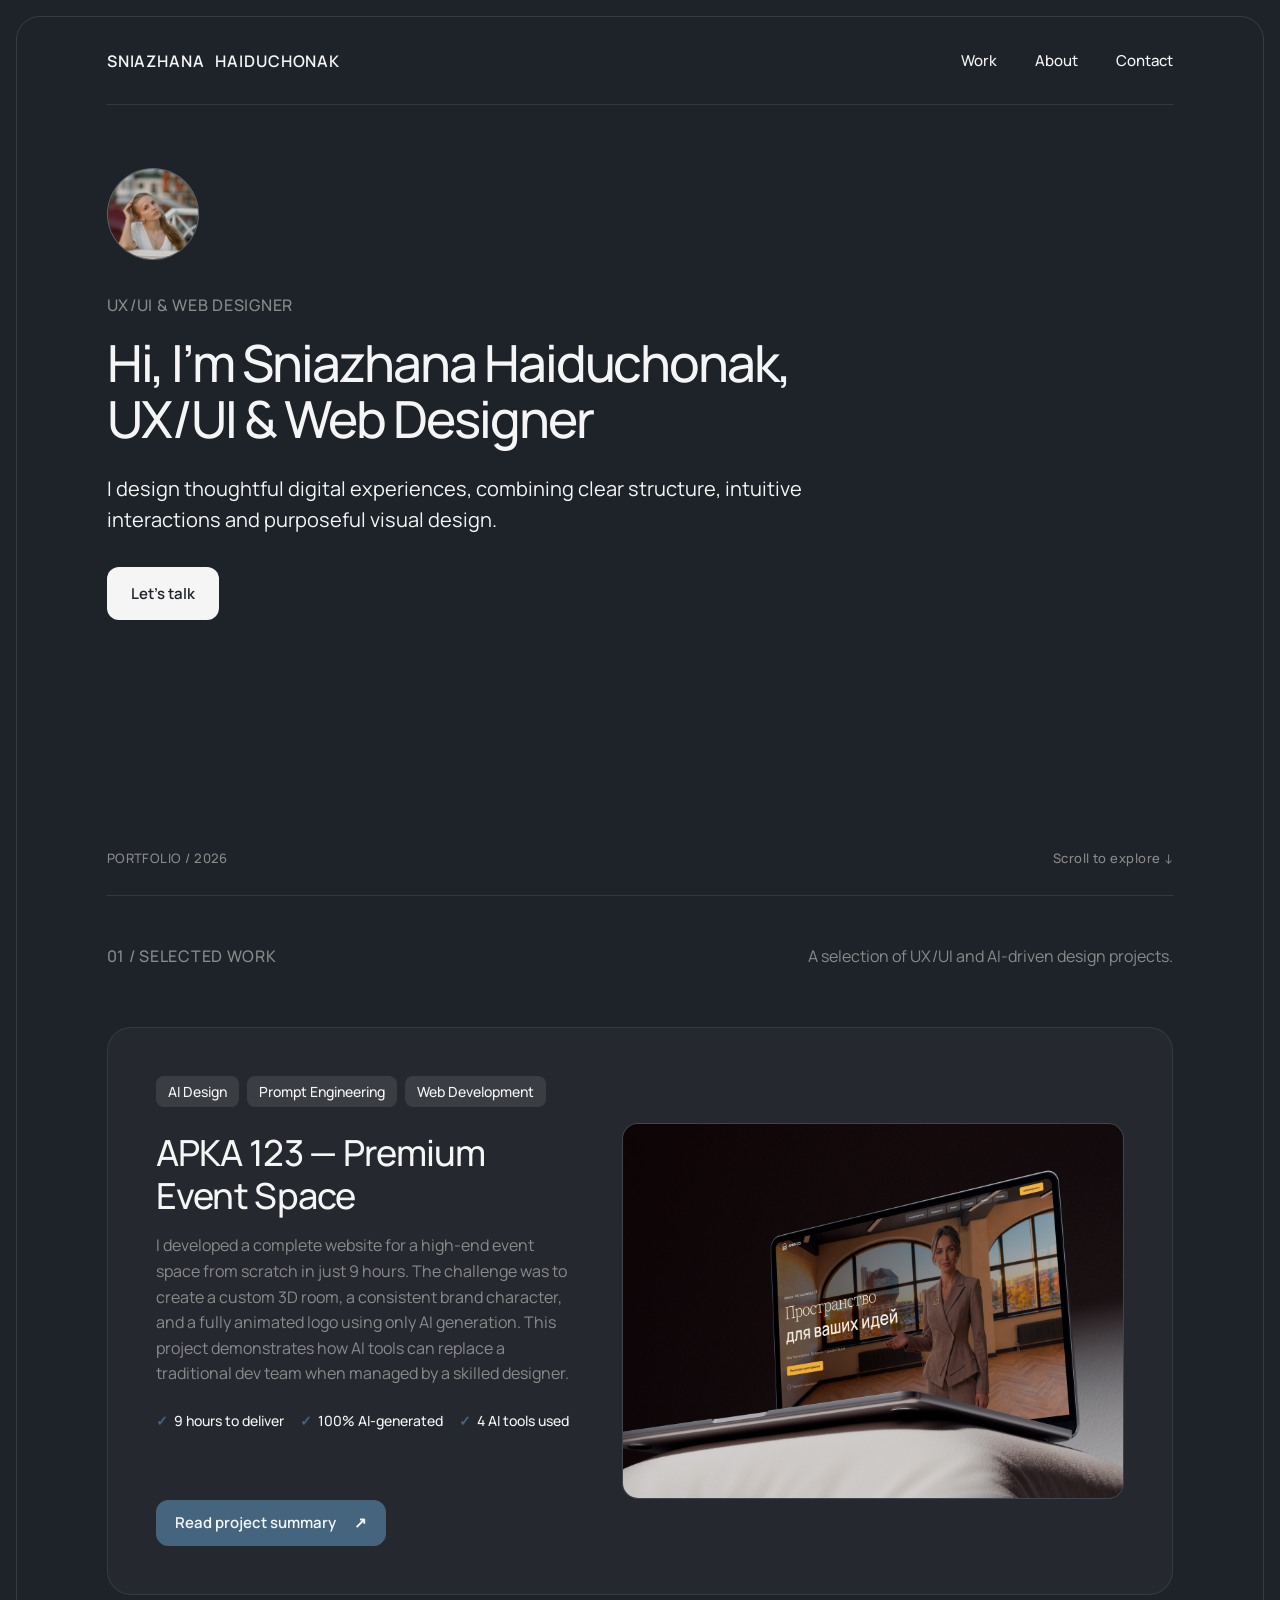
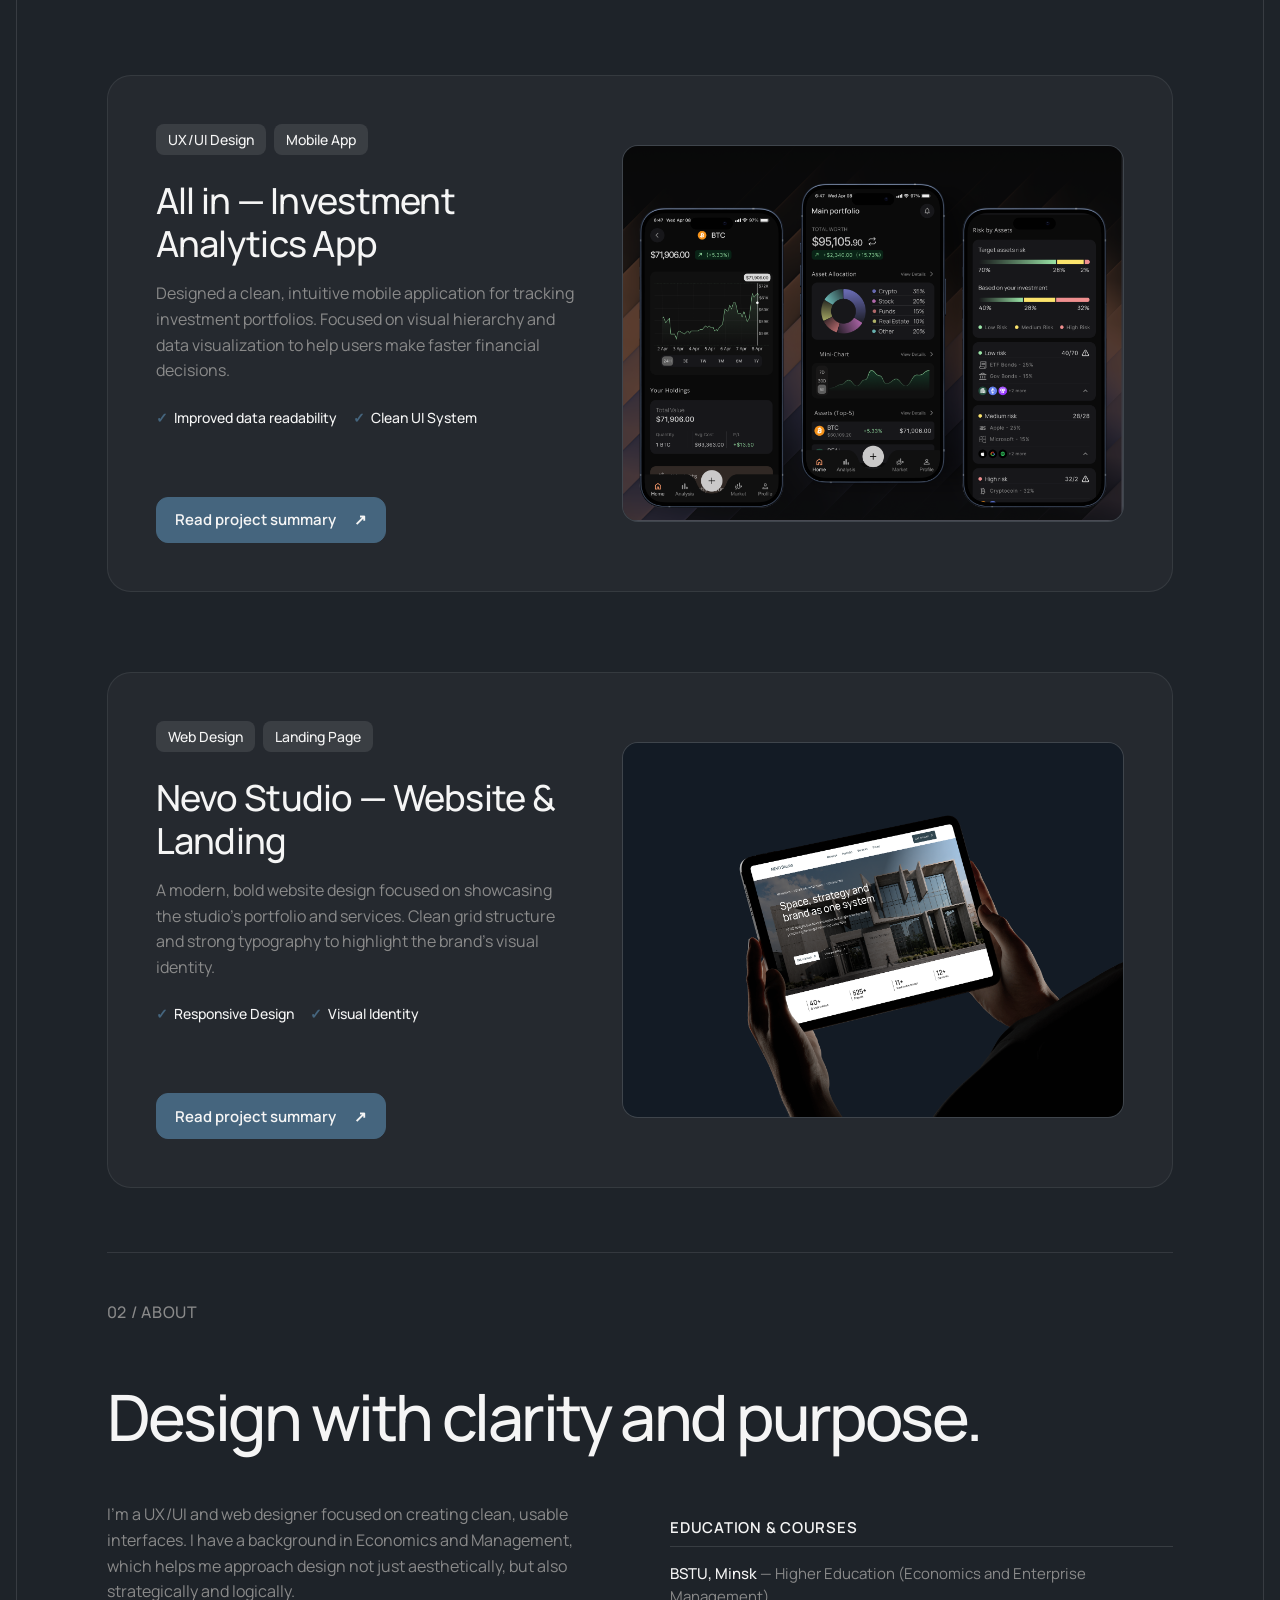
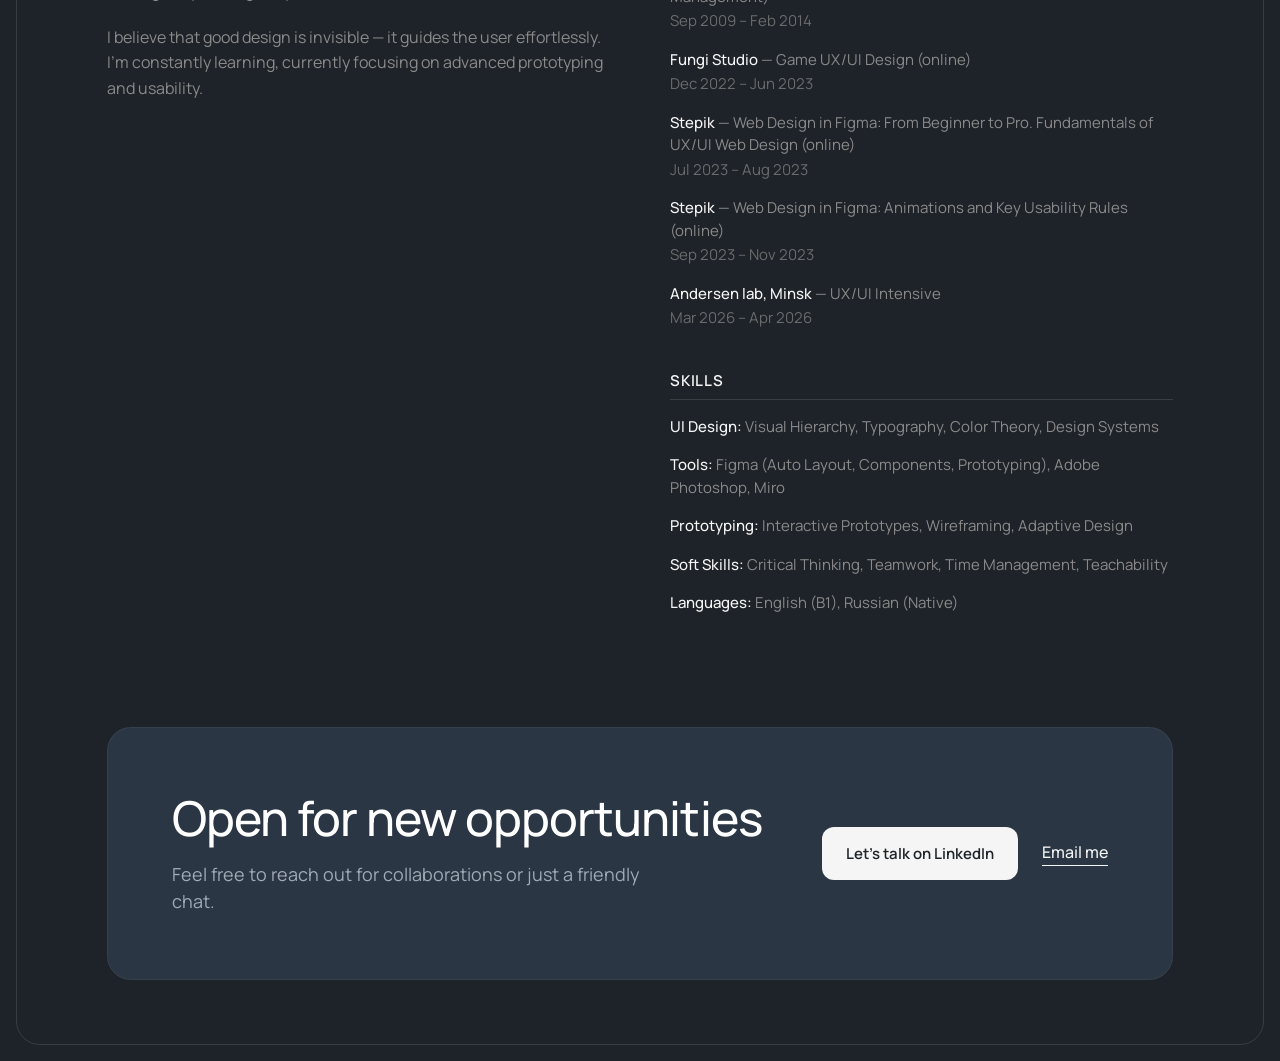
==== index.html @ 8c4a5ec7 "Add scroll button, CTA button" ====
<!doctype html>
<html lang="en">
<head>
  <meta charset="UTF-8">
  <meta name="viewport" content="width=device-width, initial-scale=1.0">
  <meta name="description" content="UX/UI and Web Designer portfolio">
  <title>Sniazhana Haiduchonak — UX/UI & Web Designer</title>
  <link rel="preconnect" href="https://fonts.googleapis.com">
  <link rel="preconnect" href="https://fonts.gstatic.com" crossorigin>
  <link href="https://fonts.googleapis.com/css2?family=Manrope:wght@400;500;600;700&display=swap" rel="stylesheet">
  <link rel="stylesheet" href="style.css">
</head>
<body>
  <div class="site-frame">
    <header class="header">
      <a class="wordmark" href="#home" aria-label="Homepage">SNIAZHANA HAIDUCHONAK</a>
      <nav class="navigation" aria-label="Main navigation">
        <a href="#work">Work</a>
        <a href="#about">About</a>
        <a href="#contact">Contact</a>
      </nav>
    </header>

    <main id="home">
      <!-- HERO -->
      <section class="hero" aria-labelledby="hero-title">
        <img class="portrait" src="images/avatar.jpeg" alt="Sniazhana Haiduchonak">
        <p class="eyebrow">UX/UI &amp; WEB DESIGNER</p>
        <h1 id="hero-title">Hi, I’m Sniazhana Haiduchonak,<br>UX/UI &amp; Web Designer</h1>
        <p class="intro">
          I design thoughtful digital experiences, combining clear structure,
          intuitive interactions and purposeful visual design.
        </p>
        <a class="button-cta" href="https://www.linkedin.com/in/haiduchonok-sniazhana-0785b830b" target="_blank" rel="noopener">
  Let's talk
</a>

        <div class="hero-meta">
          <span>PORTFOLIO / 2026</span>
          <a href="#work">Scroll to explore <span aria-hidden="true">↓</span></a>
        </div>
      </section>

            <!-- WORK SECTION -->
      <section class="section" id="work">
        <div class="section-heading">
          <p class="eyebrow">01 / SELECTED WORK</p>
          <p class="section-note">A selection of UX/UI and AI-driven design projects.</p>
        </div>
        
        <div class="work-grid">
          
          <!-- Кейс 1: АРКА 123 -->
          <article class="project-card-large">
            <div class="project-info">
              <div class="project-tags">
                <span>AI Design</span>
                <span>Prompt Engineering</span>
                <span>Web Development</span>
              </div>
              <h2 class="project-heading">АРКА 123 — Premium Event Space</h2>
              <p class="project-summary">
                I developed a complete website for a high-end event space from scratch in just 9 hours. 
                The challenge was to create a custom 3D room, a consistent brand character, and a fully 
                animated logo using only AI generation. This project demonstrates how AI tools can replace 
                a traditional dev team when managed by a skilled designer.
              </p>
              <div class="project-metrics">
                <span>9 hours to deliver</span>
                <span>100% AI-generated</span>
                <span>4 AI tools used</span>
              </div>
              <a class="button" href="arka-case.html">
                Read project summary <span aria-hidden="true">↗</span>
              </a>
            </div>
            <div class="project-visual">
              <img src="images/project-arka.png" alt="АРКА 123 Website Preview">
            </div>
          </article>

          <!-- Кейс 2: All in -->
          <article class="project-card-large">
            <div class="project-info">
              <div class="project-tags">
                <span>UX/UI Design</span>
                <span>Mobile App</span>
              </div>
              <h2 class="project-heading">All in — Investment Analytics App</h2>
              <p class="project-summary">
                Designed a clean, intuitive mobile application for tracking investment portfolios. 
                Focused on visual hierarchy and data visualization to help users make faster financial decisions.
              </p>
              <div class="project-metrics">
                <span>Improved data readability</span>
                <span>Clean UI System</span>
              </div>
              <a class="button" href="allin-case.html">
                Read project summary <span aria-hidden="true">↗</span>
              </a>
            </div>
            <div class="project-visual">
              <img src="images/project-1.png" alt="All in App Preview">
            </div>
          </article>

          <!-- Кейс 3: Nevo Studio -->
          <article class="project-card-large">
            <div class="project-info">
              <div class="project-tags">
                <span>Web Design</span>
                <span>Landing Page</span>
              </div>
              <h2 class="project-heading">Nevo Studio — Website & Landing</h2>
              <p class="project-summary">
                A modern, bold website design focused on showcasing the studio's portfolio and services. 
                Clean grid structure and strong typography to highlight the brand's visual identity.
              </p>
              <div class="project-metrics">
                <span>Responsive Design</span>
                <span>Visual Identity</span>
              </div>
              <a class="button" href="#">
                Read project summary <span aria-hidden="true">↗</span>
              </a>
            </div>
            <div class="project-visual">
              <img src="images/project-2.png" alt="Nevo Studio Preview">
            </div>
          </article>

        </div>
      </section>

      <!-- ABOUT -->
      <section class="section" id="about">
        <div class="section-heading">
          <p class="eyebrow">02 / ABOUT</p>
        </div>
        
        <h2>Design with clarity and purpose.</h2>
        
        <div class="about-grid">
          <!-- Левая колонка -->
          <div class="about-text">
            <p class="section-note">
              I’m a UX/UI and web designer focused on creating clean, usable interfaces. 
              I have a background in Economics and Management, which helps me approach design 
              not just aesthetically, but also strategically and logically.
            </p>
            <p class="section-note">
              I believe that good design is invisible — it guides the user effortlessly. 
              I’m constantly learning, currently focusing on advanced prototyping and usability.
            </p>
          </div>

          <!-- Правая колонка -->
          <div class="about-details">
            <div class="detail-group">
              <h3 class="detail-title">EDUCATION & COURSES</h3>
              <ul class="detail-list">
                <li>
                  <strong>BSTU, Minsk</strong> — Higher Education (Economics and Enterprise Management)<br>
                  <span class="date">Sep 2009 – Feb 2014</span>
                </li>
                <li>
                  <strong>Fungi Studio</strong> — Game UX/UI Design (online)<br>
                  <span class="date">Dec 2022 – Jun 2023</span>
                </li>
                <li>
                  <strong>Stepik</strong> — Web Design in Figma: From Beginner to Pro. Fundamentals of UX/UI Web Design (online)<br>
                  <span class="date">Jul 2023 – Aug 2023</span>
                </li>
                <li>
                  <strong>Stepik</strong> — Web Design in Figma: Animations and Key Usability Rules (online)<br>
                  <span class="date">Sep 2023 – Nov 2023</span>
                </li>
                <li>
                  <strong>Andersen lab, Minsk</strong> — UX/UI Intensive<br>
                  <span class="date">Mar 2026 – Apr 2026</span>
                </li>
              </ul>
            </div>

            <div class="detail-group">
              <h3 class="detail-title">SKILLS</h3>
              <ul class="detail-list">
                <li><strong>UI Design:</strong> Visual Hierarchy, Typography, Color Theory, Design Systems</li>
                <li><strong>Tools:</strong> Figma (Auto Layout, Components, Prototyping), Adobe Photoshop, Miro</li>
                <li><strong>Prototyping:</strong> Interactive Prototypes, Wireframing, Adaptive Design</li>
                <li><strong>Soft Skills:</strong> Critical Thinking, Teamwork, Time Management, Teachability</li>
                <li><strong>Languages:</strong> English (B1), Russian (Native)</li>
              </ul>
            </div>
          </div>
        </div>
      </section>

            <!-- CONTACT -->
      <section class="section" id="contact" style="border-top: none; padding-bottom: 32px;">
        <!-- Блок с контактами (CTA) -->
        <div class="cta-block">
          <div class="cta-content">
            <h2>Open for new opportunities</h2>
            <p>Feel free to reach out for collaborations or just a friendly chat.</p>
          </div>
          <div class="cta-actions">
            <!-- Ссылку на LinkedIn не забудьте поменять на свою -->
            <a class="button-cta" href="www.linkedin.com/in/haiduchonok-sniazhana-0785b830b" target="_blank" rel="noopener">
              Let's talk on LinkedIn 
            </a>
            <a class="cta-link" href="mailto:snegennika@gmail.com">
              Email me 
            </a>
          </div>
        </div>
      </section>
    </main>
  </div>

    </main>
  </div>
   
    <!-- Кнопка Наверх -->
  <button id="scrollToTopBtn" class="scroll-to-top" aria-label="Scroll to top">
    <svg width="24" height="24" viewBox="0 0 24 24" fill="none" stroke="currentColor" stroke-width="2" stroke-linecap="round" stroke-linejoin="round">
      <path d="M12 19V5M5 12l7-7 7 7"/>
    </svg>
  </button>

  <script>
    const scrollToTopBtn = document.getElementById("scrollToTopBtn");

    // Отслеживаем прокрутку страницы
    window.onscroll = function() {
      // Если прокрутили больше 300 пикселей вниз
      if (document.body.scrollTop > 300 || document.documentElement.scrollTop > 300) {
        scrollToTopBtn.classList.add("show"); // Показываем кнопку
      } else {
        scrollToTopBtn.classList.remove("show"); // Скрываем кнопку
      }
    };

    // При клике на кнопку
    scrollToTopBtn.addEventListener("click", function() {
      window.scrollTo({
        top: 0,
        behavior: "smooth" // Плавная прокрутка
      });
    });
  </script>
</body>
</html>
---- style.css ----
@import url('https://fonts.googleapis.com/css2?family=Manrope:wght@400;500;600;700&display=swap');

:root {
  --background: #1E2329;
  --primary: #F5F5F5;
  --secondary: #8A8A8A;
  --accent: #45657E;
  --gutter: clamp(24px, 7vw, 100px);
}

* { box-sizing: border-box; }

html { scroll-behavior: smooth; }

body {
  margin: 0;
  background: var(--background);
  color: var(--primary);
  font-family: 'Manrope', sans-serif;
  -webkit-font-smoothing: antialiased;
}

a { color: inherit; text-decoration: none; }

.site-frame {
  width: min(100% - 32px, 1440px);
  min-height: calc(100vh - 32px);
  margin: 16px auto;
  padding: 0 var(--gutter);
  border: 1px solid rgb(245 245 245 / 12%);
  border-radius: 24px;
}

.header {
  min-height: 88px;
  display: flex;
  align-items: center;
  justify-content: space-between;
  gap: 24px;
  border-bottom: 1px solid rgb(245 245 245 / 10%);
}

.wordmark {
  font-size: 16px;
  font-weight: 600;
  letter-spacing: 0.06em;
  word-spacing: 0.35em;
}

.navigation {
  display: flex;
  align-items: center;
  gap: clamp(22px, 3vw, 42px);
}

.navigation a {
  font-size: 15px;
  font-weight: 500;
  transition: color .2s ease;
}

.navigation a:hover,
.hero-meta a:hover { color: var(--accent); }

.hero {
  min-height: min(790px, calc(100svh - 105px));
  padding: clamp(52px, 7vh, 78px) 0 28px;
  display: flex;
  flex-direction: column;
  align-items: flex-start;
}

.portrait {
  width: 92px;
  aspect-ratio: 1;
  margin-bottom: 34px;
  object-fit: cover;
  border-radius: 50%;
  border: 1px solid rgb(245 245 245 / 24%);
  background: rgb(245 245 245 / 10%);
}

.eyebrow {
  margin: 0 0 18px;
  color: var(--secondary);
  font-size: 16px;
  font-weight: 500;
  letter-spacing: .045em;
}

h1 {
  max-width: 1000px;
  margin: 0;
  font-size: clamp(40px, 4vw, 56px);
  font-weight: 500;
  line-height: 1.1;
  letter-spacing: -.04em;
}

.intro {
  max-width: 760px;
  margin: 26px 0 0;
  color: var(--primary);
  font-size: 20px;
  line-height: 1.55;
  font-weight: 400;
}

.button {
  min-height: 46px;
  margin-top: 38px;
  padding: 0 18px;
  display: inline-flex;
  align-items: center;
  gap: 18px;
  border: 1px solid var(--accent);
  border-radius: 12px;
  background: var(--accent);
  font-size: 15px;
  font-weight: 600;
  transition: transform .2s ease, background .2s ease;
}

.button:hover {
  background: #52748E; /* Более светлый оттенок синего (был #52748E) */
  border-color: #52748E;
  transform: translateY(-2px); /* Легкий подскок вверх */
}

.hero-meta {
  width: 100%;
  margin-top: auto;
  padding-top: 54px;
  display: flex;
  justify-content: space-between;
  gap: 20px;
  color: var(--secondary);
  font-size: 13px;
  font-weight: 500;
  letter-spacing: .035em;
}

.hero-meta a { transition: color .2s ease; }

.section {
  min-height: 260px;
  padding: 48px 0 64px;
  border-top: 1px solid rgb(245 245 245 / 10%);
}

.section-heading {
  display: flex;
  justify-content: space-between;
  align-items: baseline;
  gap: 24px;
}

.section-note {
  margin: 0;
  color: var(--secondary);
  font-size: 16px;
  line-height: 1.6;
}

/* =========================================
   НОВЫЙ ФОРМАТ КЕЙСОВ (КАК У ANTON NEVIN)
   ========================================= */

.work-grid {
  margin-top: 42px;
  display: flex;
  flex-direction: column;
  gap: 80px;
}

.project-card-large {
  display: grid;
  grid-template-columns: 1fr 1.2fr;
  gap: 48px;
  align-items: center;
  background: rgb(245 245 245 / 3%);
  border-radius: 24px;
  padding: 48px;
  border: 1px solid rgb(245 245 245 / 8%);
  transition: border-color .3s ease;
}

.project-card-large:hover {
  border-color: rgb(245 245 245 / 20%);
}

.project-info {
  display: flex;
  flex-direction: column;
  align-items: flex-start;
}

.project-tags {
  display: flex;
  flex-wrap: wrap;
  gap: 8px;
  margin-bottom: 24px;
}

.project-tags span {
  font-size: 14px;
  font-weight: 500;
  padding: 6px 12px;
  background: rgb(245 245 245 / 10%);
  border-radius: 8px;
  color: var(--primary);
}

.project-heading {
  margin: 0 0 16px;
  font-size: clamp(24px, 3vw, 36px);
  font-weight: 500;
  line-height: 1.2;
  letter-spacing: -.02em;
  color: var(--primary);
}

.project-summary {
  margin: 0 0 24px;
  color: var(--secondary);
  font-size: 16px;
  line-height: 1.6;
}

.project-metrics {
  display: flex;
  flex-wrap: wrap;
  gap: 16px;
  margin-bottom: 32px;
}

.project-metrics span {
  font-size: 14px;
  font-weight: 500;
  color: var(--primary);
  display: flex;
  align-items: center;
  gap: 6px;
}

.project-metrics span::before {
  content: '✓';
  color: var(--accent);
  font-weight: 700;
}

.project-visual {
  width: 100%;
  border-radius: 16px;
  overflow: hidden;
  background: #2A3139;
  aspect-ratio: 4 / 3;
  border: 1px solid rgb(245 245 245 / 10%);
}

.project-visual img {
  width: 100%;
  height: 100%;
  object-fit: cover;
  display: block;
  transition: transform 0.5s ease;
}

.project-card-large:hover .project-visual img {
  transform: scale(1.03);
}

/* =========================================
   СЕКЦИЯ ABOUT
   ========================================= */

.about-grid {
  display: grid;
  grid-template-columns: 1fr 1fr;
  gap: 60px;
  margin-top: 42px;
  width: 100%;
}

.about-text, 
.about-details {
  min-width: 0;
}

.about-text p {
  margin-bottom: 20px;
}

.about-text p:last-child {
  margin-bottom: 0;
}

.detail-group {
  margin-bottom: 40px;
}

.detail-group:last-child {
  margin-bottom: 0;
}

.detail-title {
  font-size: 15px;
  font-weight: 600;
  letter-spacing: 0.05em;
  color: var(--primary);
  margin-bottom: 16px;
  text-transform: uppercase;
  border-bottom: 1px solid rgb(245 245 245 / 12%);
  padding-bottom: 8px;
}

.detail-list {
  list-style: none;
  padding: 0;
  margin: 0;
  display: flex;
  flex-direction: column;
  gap: 16px;
}

.detail-list li {
  font-size: 15px;
  line-height: 1.5;
  color: var(--secondary);
  overflow-wrap: break-word; 
  word-wrap: break-word;
}

.detail-list strong {
  color: var(--primary);
  font-weight: 500;
}

.detail-list .date {
  font-size: 15px;
  opacity: 0.7;
  margin-top: 2px;
  display: inline-block;
}

h2 {
  margin: 32px 0 14px;
  font-size: clamp(36px, 5vw, 64px);
  font-weight: 500;
  letter-spacing: -.04em;
}

/* =========================================
   МЕДИА-ЗАПРОСЫ
   ========================================= */

@media (max-width: 900px) {
  .project-card-large {
    grid-template-columns: 1fr;
    padding: 32px;
    gap: 32px;
  }
}

@media (max-width: 800px) {
  .about-grid {
    grid-template-columns: 1fr;
    gap: 40px;
  }
}

@media (max-width: 700px) {
  .site-frame {
    width: calc(100% - 20px);
    min-height: calc(100svh - 20px);
    margin: 10px auto;
    padding: 0 22px;
    border-radius: 18px;
  }

  .header { min-height: 74px; }
  .navigation { gap: 15px; }
  .navigation a { font-size: 14px; }
  .hero { min-height: calc(100svh - 94px); padding-top: 48px; }
  .portrait { width: 76px; margin-bottom: 28px; }
  .eyebrow { font-size: 13px; }
  h1 { font-size: clamp(36px, 8.8vw, 50px); }
  .intro { margin-top: 20px; font-size: 17px; }
  .hero-meta { font-size: 11px; }
  .section-heading { display: block; }
  .section-note { font-size: 14px; }
}

@media (max-width: 390px) {
  .wordmark { font-size: 13px; }
  .navigation { gap: 11px; }
  .navigation a { font-size: 13px; }
  .hero-meta { flex-direction: column; }
}
/* =========================================
   КНОПКА СКРОЛЛА НАВЕРХ
   ========================================= */
.scroll-to-top {
  position: fixed;
  bottom: 40px;
  right: 40px;
  width: 50px;
  height: 50px;
  background: var(--accent); /* Ваш синий цвет */
  color: var(--primary); /* Белая стрелка */
  border: none;
  border-radius: 50%;
  display: flex;
  align-items: center;
  justify-content: center;
  cursor: pointer;
  z-index: 999;
  
  /* Изначально кнопка скрыта и сдвинута вниз */
  opacity: 0;
  visibility: hidden;
  transform: translateY(20px);
  transition: all 0.3s ease;
  
  box-shadow: 0 4px 12px rgba(0, 0, 0, 0.3);
}

/* Класс, который будет добавляться при скролле */
.scroll-to-top.show {
  opacity: 1;
  visibility: visible;
  transform: translateY(0);
}

.scroll-to-top:hover {
  background: #52748E; /* Чуть светлее при наведении */
  transform: translateY(-4px); /* Легкий подскок */
}

/* На мобильных телефонах делаем кнопку чуть меньше и ближе к краю */
@media (max-width: 700px) {
  .scroll-to-top {
    bottom: 20px;
    right: 20px;
    width: 44px;
    height: 44px;
  }
}
/* =========================================
   БЛОК КОНТАКТОВ (CTA)
   ========================================= */
.cta-block {
  background-color: #2A3644; /* Ваш выбранный темно-синий цвет */
  border-radius: 24px;
  padding: 64px;
  display: flex;
  justify-content: space-between;
  align-items: center;
  gap: 40px;
  margin-bottom: 32px;
  border: 1px solid rgba(245, 245, 245, 0.05); /* Еле заметная рамка для объема */
}

.cta-content h2 {
  color: #FFFFFF;
  margin-top: 0;
  margin-bottom: 16px;
  font-size: clamp(32px, 4vw, 48px);
  line-height: 1.1;
  letter-spacing: -.02em;
}

.cta-content p {
  color: #A0AAB5; /* Светло-серый, чтобы текст не сливался */
  font-size: 18px;
  margin: 0;
  max-width: 500px;
  line-height: 1.5;
}

.cta-actions {
  display: flex;
  gap: 24px;
  flex-shrink: 0;
  align-items: center; /* <--- Вот это выравнивает кнопку и ссылку по центру */
}

/* Белые кнопки с синим текстом */
.button-cta {
  display: inline-flex;
  align-items: center;
  gap: 12px;
  padding: 16px 24px;
  background: #F5F5F5; /* Белый фон */
  color: #1E2329; /* Ваш синий акцент для текста */
  border: none;
  border-radius: 12px;
  font-size: 15px;
  font-weight: 600;
  text-decoration: none;
  transition: transform 0.2s ease, background 0.2s ease;

  margin-top: 32px; /* <--- ДОБАВИТЬ ЭТУ СТРОКУ для отступа от текста */
}

.button-cta:hover {
  background: #E0E0E0; /* Чуть темнее белого, чтобы было видно наведение */
  transform: translateY(-2px); /* Легкий подскок вверх */
}

/* Адаптив для мобильных (чтобы блок не ломался) */
@media (max-width: 900px) {
  .cta-block {
    flex-direction: column;
    align-items: flex-start;
    padding: 40px;
    gap: 32px;
  }
  .cta-actions {
  display: flex;
  gap: 24px;
  flex-shrink: 0;
  align-items: center; /* <--- Вот это выравнивает кнопку и ссылку по центру */
}
  .button-cta {
    width: 100%;
    justify-content: center;
  }
}
/* Ссылка Email */
.cta-link {
  display: inline-flex;
  align-items: center;
  color: #F5F5F5; 
  font-size: 16px;
  font-weight: 500;
  text-decoration: none;
  border-bottom: 1px solid #F5F5F5; 
  padding-bottom: 2px;
  margin-top: 0; /* Убираем лишний сдвиг */
  transition: color 0.2s ease, border-color 0.2s ease;
}

.cta-link:hover {
  color: #A0AAB5; /* Светло-серый цвет текста */
  border-color: #A0AAB5; /* Светло-серая линия подчеркивания */
}
/* Выравниваем кнопки в блоке контактов по центру */
.cta-actions {
  display: flex;
  gap: 24px;
  align-items: center;
}

/* Переопределяем отступ для кнопки ТОЛЬКО внутри блока контактов */
.cta-block .button-cta {
  margin-top: 0; /* Убираем прилипание в контактах */
}

/* Переопределяем отступ для ссылки ТОЛЬКО внутри блока контактов */
.cta-block .cta-link {
  margin-top: 0;
}
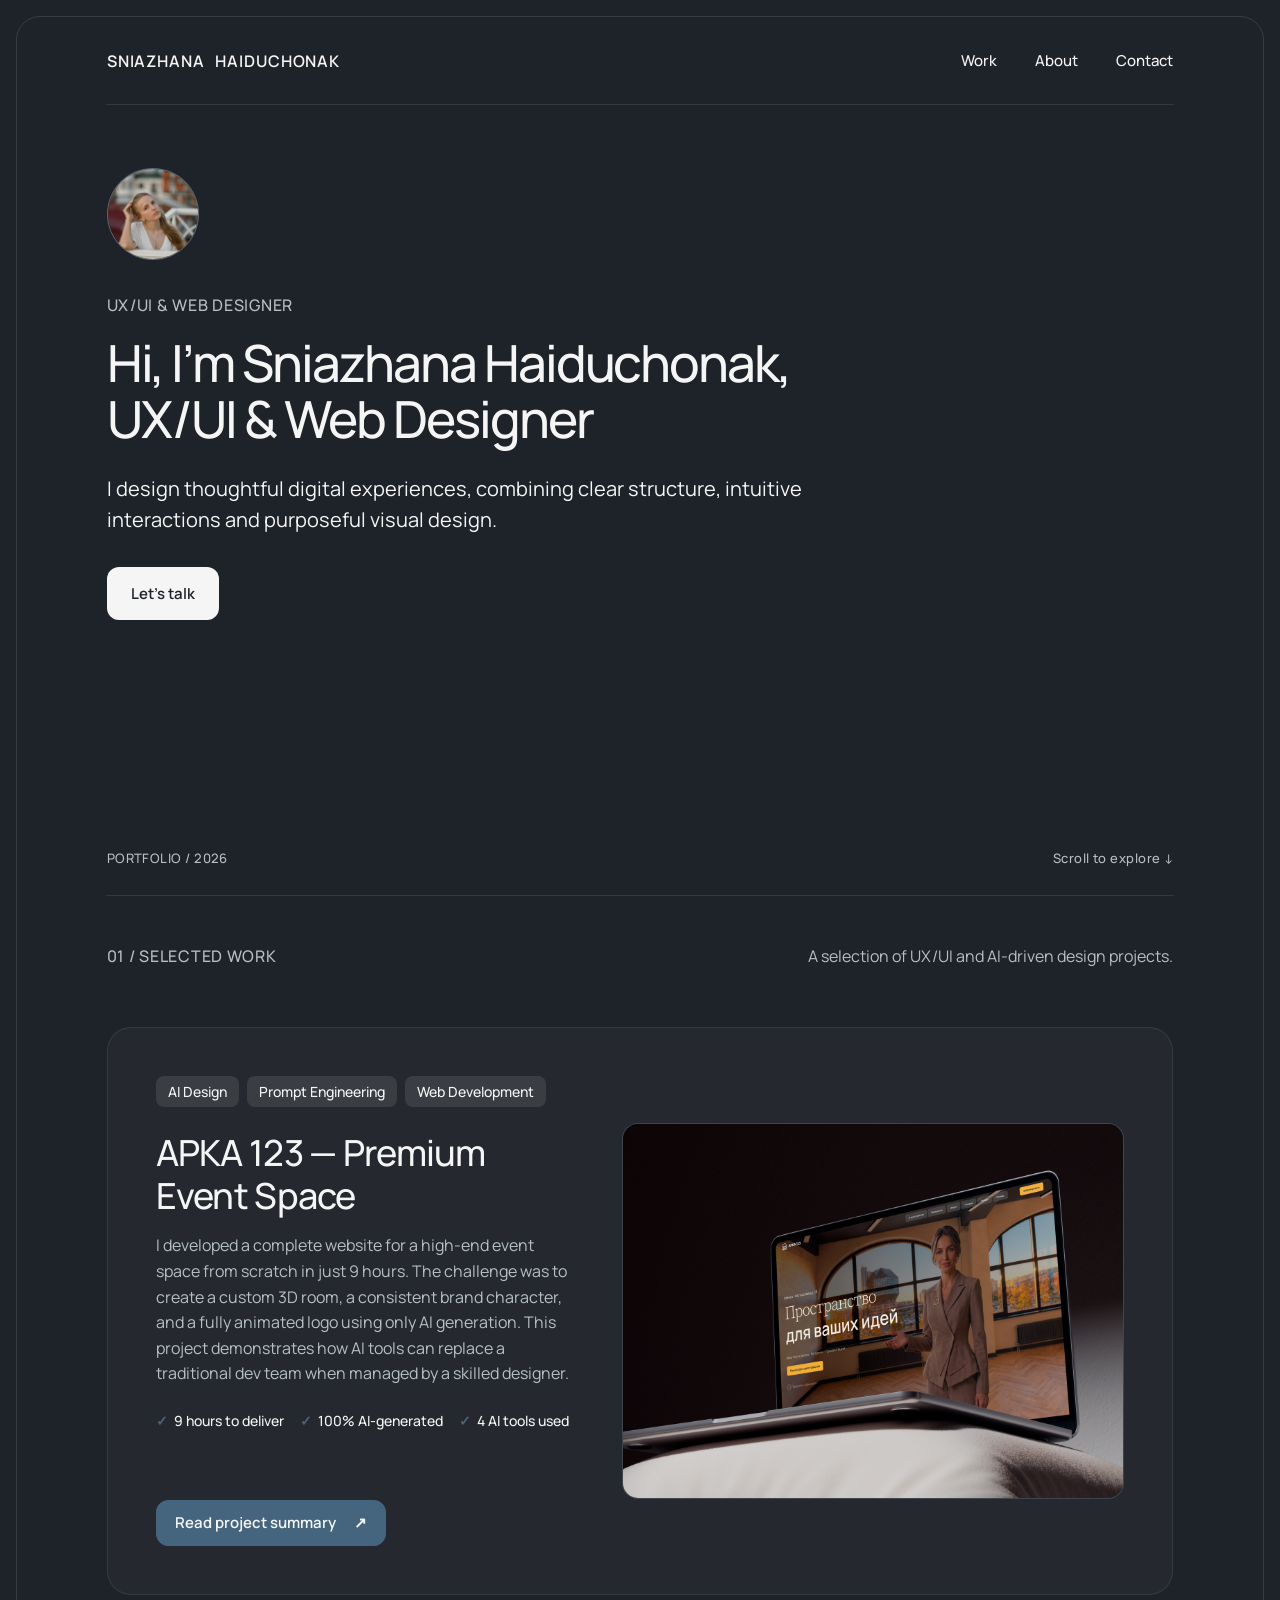
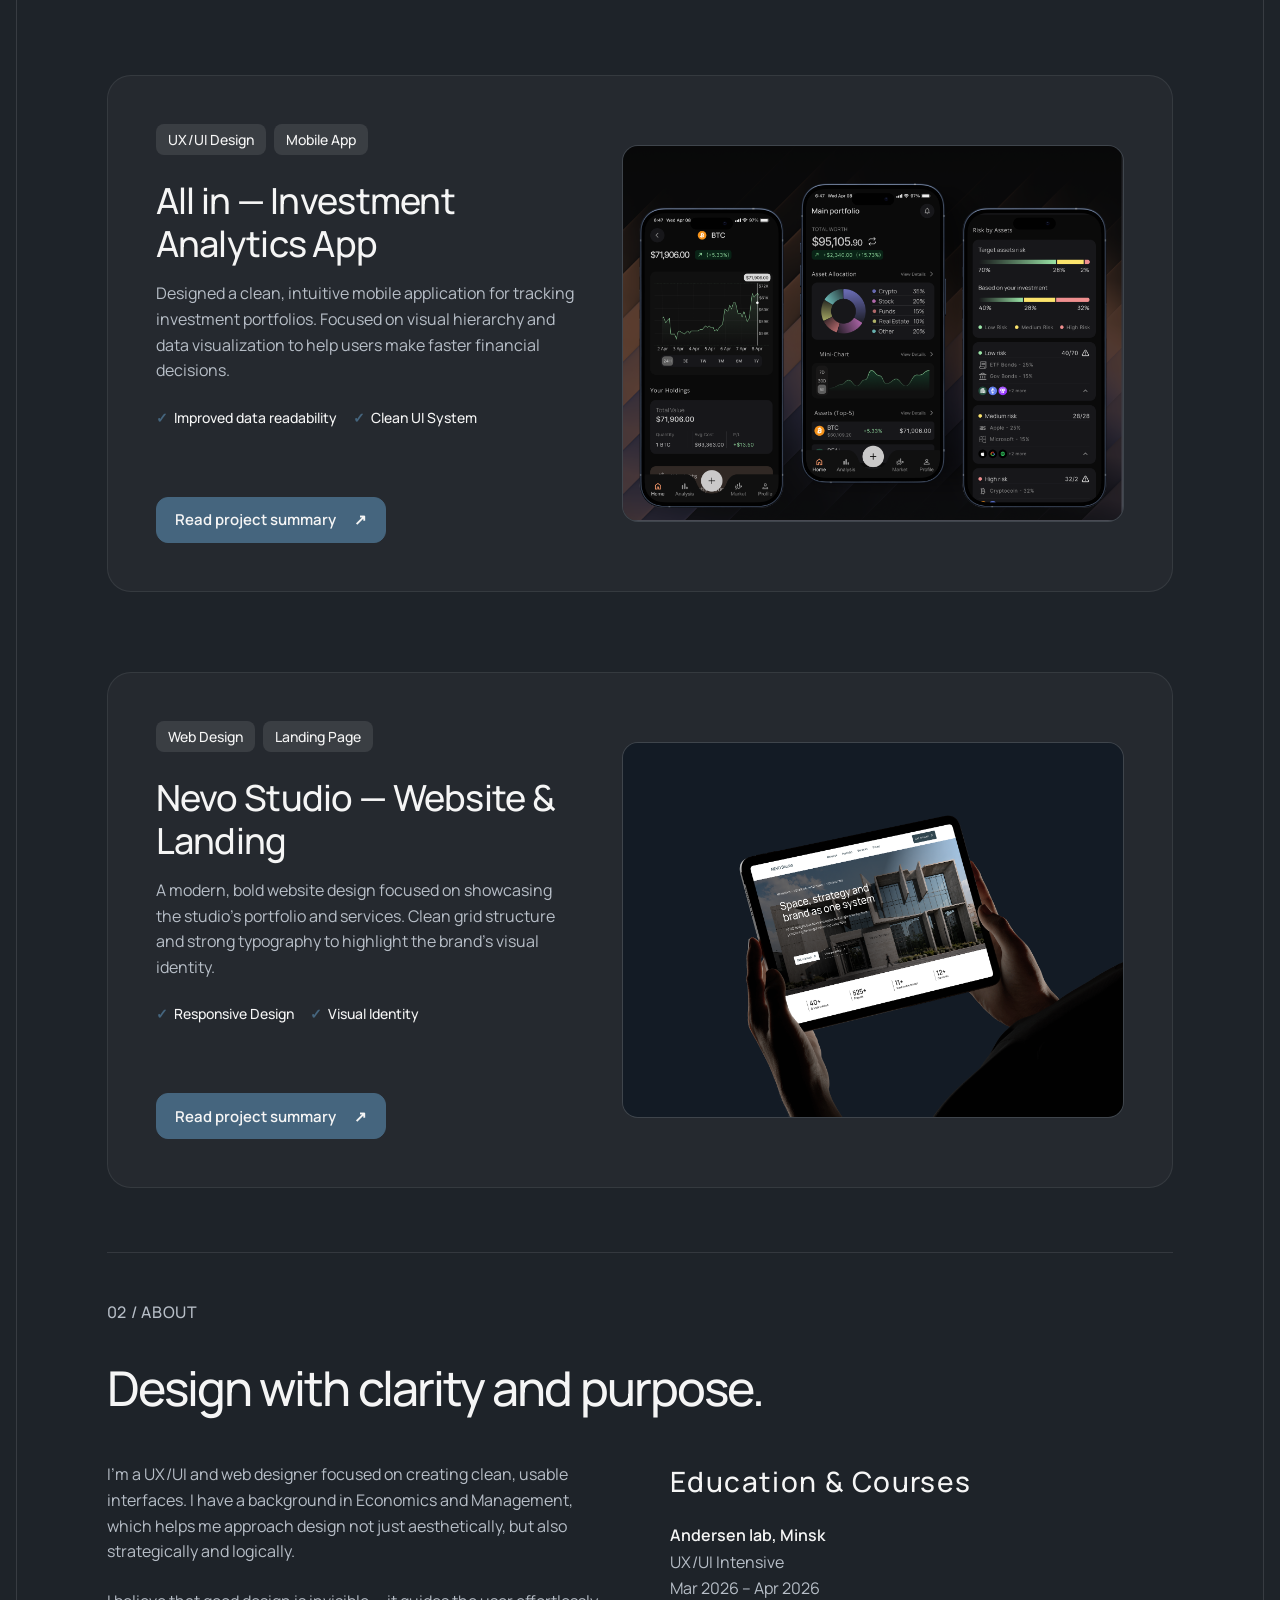
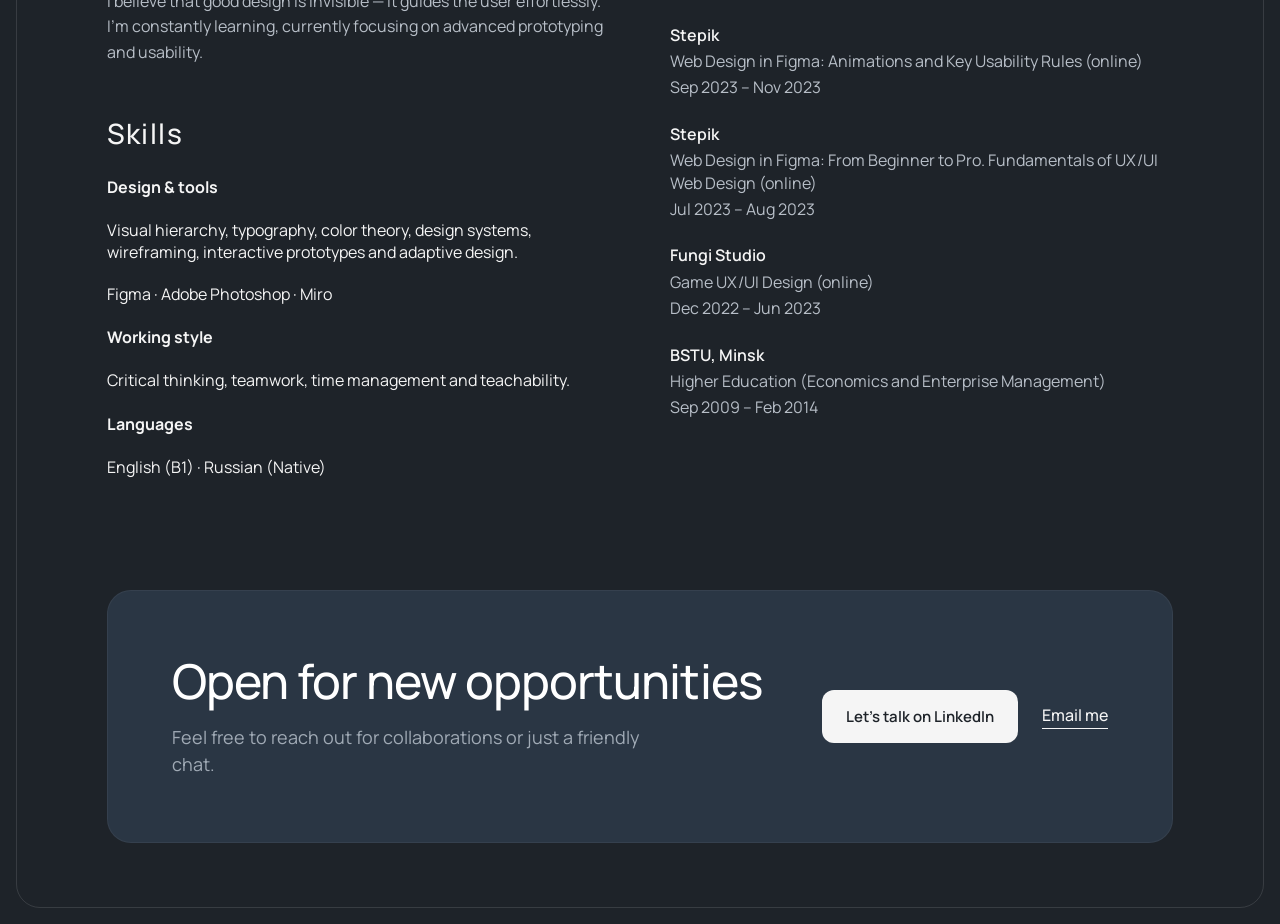
==== commit c1df0549: "Update block  02-Abut" ====
--- a/index.html
+++ b/index.html
@@ -133,64 +133,76 @@
       </section>
 
       <!-- ABOUT -->
-      <section class="section" id="about">
-        <div class="section-heading">
-          <p class="eyebrow">02 / ABOUT</p>
-        </div>
-        
+         <section class="section" id="about">
+        <p class="eyebrow">02 / ABOUT</p>
         <h2>Design with clarity and purpose.</h2>
         
         <div class="about-grid">
-          <!-- Левая колонка -->
+          <!-- Левая колонка: Текст и Навыки -->
           <div class="about-text">
-            <p class="section-note">
-              I’m a UX/UI and web designer focused on creating clean, usable interfaces. 
-              I have a background in Economics and Management, which helps me approach design 
-              not just aesthetically, but also strategically and logically.
+            <p class="section-note" style="margin-bottom: 24px;">
+              I’m a UX/UI and web designer focused on creating clean, usable interfaces. I have a background in Economics and Management, which helps me approach design not just aesthetically, but also strategically and logically.
             </p>
-            <p class="section-note">
-              I believe that good design is invisible — it guides the user effortlessly. 
-              I’m constantly learning, currently focusing on advanced prototyping and usability.
+            <p class="section-note" style="margin-bottom: 48px;">
+              I believe that good design is invisible — it guides the user effortlessly. I’m constantly learning, currently focusing on advanced prototyping and usability.
             </p>
-          </div>
-
-          <!-- Правая колонка -->
+
+            <!-- Блок навыков -->
+            <h3 class="detail-title" style="margin-top: 0; margin-bottom: 24px;">Skills</h3>
+            
+            <div class="skills-list">
+              <div class="skill-item">
+                <h4 class="skill-name">Design & tools</h4>
+                <p class="skill-desc">Visual hierarchy, typography, color theory, design systems, wireframing, interactive prototypes and adaptive design.</p>
+                <p class="skill-desc">Figma · Adobe Photoshop · Miro</p>
+              </div>
+              
+              <div class="skill-item">
+                <h4 class="skill-name">Working style</h4>
+                <p class="skill-desc">Critical thinking, teamwork, time management and teachability.</p>
+              </div>
+              
+              <div class="skill-item">
+                <h4 class="skill-name">Languages</h4>
+                <p class="skill-desc">English (B1) · Russian (Native)</p>
+              </div>
+            </div>
+          </div>
+
+          <!-- Правая колонка: Образование -->
           <div class="about-details">
-            <div class="detail-group">
-              <h3 class="detail-title">EDUCATION & COURSES</h3>
-              <ul class="detail-list">
-                <li>
-                  <strong>BSTU, Minsk</strong> — Higher Education (Economics and Enterprise Management)<br>
-                  <span class="date">Sep 2009 – Feb 2014</span>
-                </li>
-                <li>
-                  <strong>Fungi Studio</strong> — Game UX/UI Design (online)<br>
-                  <span class="date">Dec 2022 – Jun 2023</span>
-                </li>
-                <li>
-                  <strong>Stepik</strong> — Web Design in Figma: From Beginner to Pro. Fundamentals of UX/UI Web Design (online)<br>
-                  <span class="date">Jul 2023 – Aug 2023</span>
-                </li>
-                <li>
-                  <strong>Stepik</strong> — Web Design in Figma: Animations and Key Usability Rules (online)<br>
-                  <span class="date">Sep 2023 – Nov 2023</span>
-                </li>
-                <li>
-                  <strong>Andersen lab, Minsk</strong> — UX/UI Intensive<br>
-                  <span class="date">Mar 2026 – Apr 2026</span>
-                </li>
-              </ul>
-            </div>
-
-            <div class="detail-group">
-              <h3 class="detail-title">SKILLS</h3>
-              <ul class="detail-list">
-                <li><strong>UI Design:</strong> Visual Hierarchy, Typography, Color Theory, Design Systems</li>
-                <li><strong>Tools:</strong> Figma (Auto Layout, Components, Prototyping), Adobe Photoshop, Miro</li>
-                <li><strong>Prototyping:</strong> Interactive Prototypes, Wireframing, Adaptive Design</li>
-                <li><strong>Soft Skills:</strong> Critical Thinking, Teamwork, Time Management, Teachability</li>
-                <li><strong>Languages:</strong> English (B1), Russian (Native)</li>
-              </ul>
+            <h3 class="detail-title" style="margin-top: 0; margin-bottom: 24px;">Education & Courses</h3>
+            
+            <div class="education-list">
+              <div class="edu-item">
+                <span class="edu-school">Andersen lab, Minsk</span>
+                <span class="edu-course">UX/UI Intensive</span>
+                <span class="edu-date">Mar 2026 – Apr 2026</span>
+              </div>
+              
+              <div class="edu-item">
+                <span class="edu-school">Stepik</span>
+                <span class="edu-course">Web Design in Figma: Animations and Key Usability Rules (online)</span>
+                <span class="edu-date">Sep 2023 – Nov 2023</span>
+              </div>
+
+              <div class="edu-item">
+                <span class="edu-school">Stepik</span>
+                <span class="edu-course">Web Design in Figma: From Beginner to Pro. Fundamentals of UX/UI Web Design (online)</span>
+                <span class="edu-date">Jul 2023 – Aug 2023</span>
+              </div>
+
+              <div class="edu-item">
+                <span class="edu-school">Fungi Studio</span>
+                <span class="edu-course">Game UX/UI Design (online)</span>
+                <span class="edu-date">Dec 2022 – Jun 2023</span>
+              </div>
+
+              <div class="edu-item">
+                <span class="edu-school">BSTU, Minsk</span>
+                <span class="edu-course">Higher Education (Economics and Enterprise Management)</span>
+                <span class="edu-date">Sep 2009 – Feb 2014</span>
+              </div>
             </div>
           </div>
         </div>
--- a/style.css
+++ b/style.css
@@ -3,7 +3,7 @@
 :root {
   --background: #1E2329;
   --primary: #F5F5F5;
-  --secondary: #8A8A8A;
+  --secondary: #B7BEC7;
   --accent: #45657E;
   --gutter: clamp(24px, 7vw, 100px);
 }
@@ -163,7 +163,7 @@
 }
 
 /* =========================================
-   НОВЫЙ ФОРМАТ КЕЙСОВ (КАК У ANTON NEVIN)
+   НОВЫЙ ФОРМАТ КЕЙСОВ 
    ========================================= */
 
 .work-grid {
@@ -345,7 +345,7 @@
 
 h2 {
   margin: 32px 0 14px;
-  font-size: clamp(36px, 5vw, 64px);
+  font-size: clamp(36px, 5vw, 48px);
   font-weight: 500;
   letter-spacing: -.04em;
 }
@@ -560,4 +560,61 @@
 /* Переопределяем отступ для ссылки ТОЛЬКО внутри блока контактов */
 .cta-block .cta-link {
   margin-top: 0;
+}
+/* =========================================
+   СТИЛИ ДЛЯ БЛОКА ОБРАЗОВАНИЯ
+   ========================================= */
+
+/* Заголовок секции */
+.detail-title {
+  font-family: 'Manrope', sans-serif;
+  font-size: 28px; /* Как вы просили */
+  font-weight: 500;
+  color: var(--primary);
+  margin-bottom: 24px; /* Отступ от заголовка до списка */
+  text-transform: none; /* Убираем капс, если он был */
+  border-bottom: none; /* Убираем линию, если она была */
+  padding-bottom: 0;
+}
+
+/* Контейнер для всего списка */
+.education-list {
+  display: flex;
+  flex-direction: column;
+  gap: 24px; /* Отступ между секциями (ВУЗами/курсами) */
+}
+
+/* Одна секция (ВУЗ/Курс) */
+.edu-item {
+  display: flex;
+  flex-direction: column;
+  gap: 4px; /* Отступ между строчками внутри секции */
+}
+
+/* Название учебного заведения */
+.edu-school {
+  font-family: 'Manrope', sans-serif;
+  font-size: 16px; /* Как вы просили */
+  font-weight: 600; /* Жирный */
+  color: var(--primary);
+  line-height: 1.4;
+}
+
+/* Название курса */
+.edu-course {
+  font-family: 'Manrope', sans-serif;
+  font-size: 16px; /* Как вы просили */
+  font-weight: 400;
+  color: var(--secondary);
+  line-height: 1.4;
+}
+
+/* Даты */
+.edu-date {
+  font-family: 'Manrope', sans-serif;
+  font-size: 16px; /* Такой же размер, как у .edu-course */
+  font-weight: 400; /* Такой же вес, как у .edu-course */
+  color: var(--secondary); /* Такой же цвет, как у .edu-course */
+  line-height: 1.4;
+  /* Убрали opacity: 0.7, чтобы цвет был насыщенным */
 }
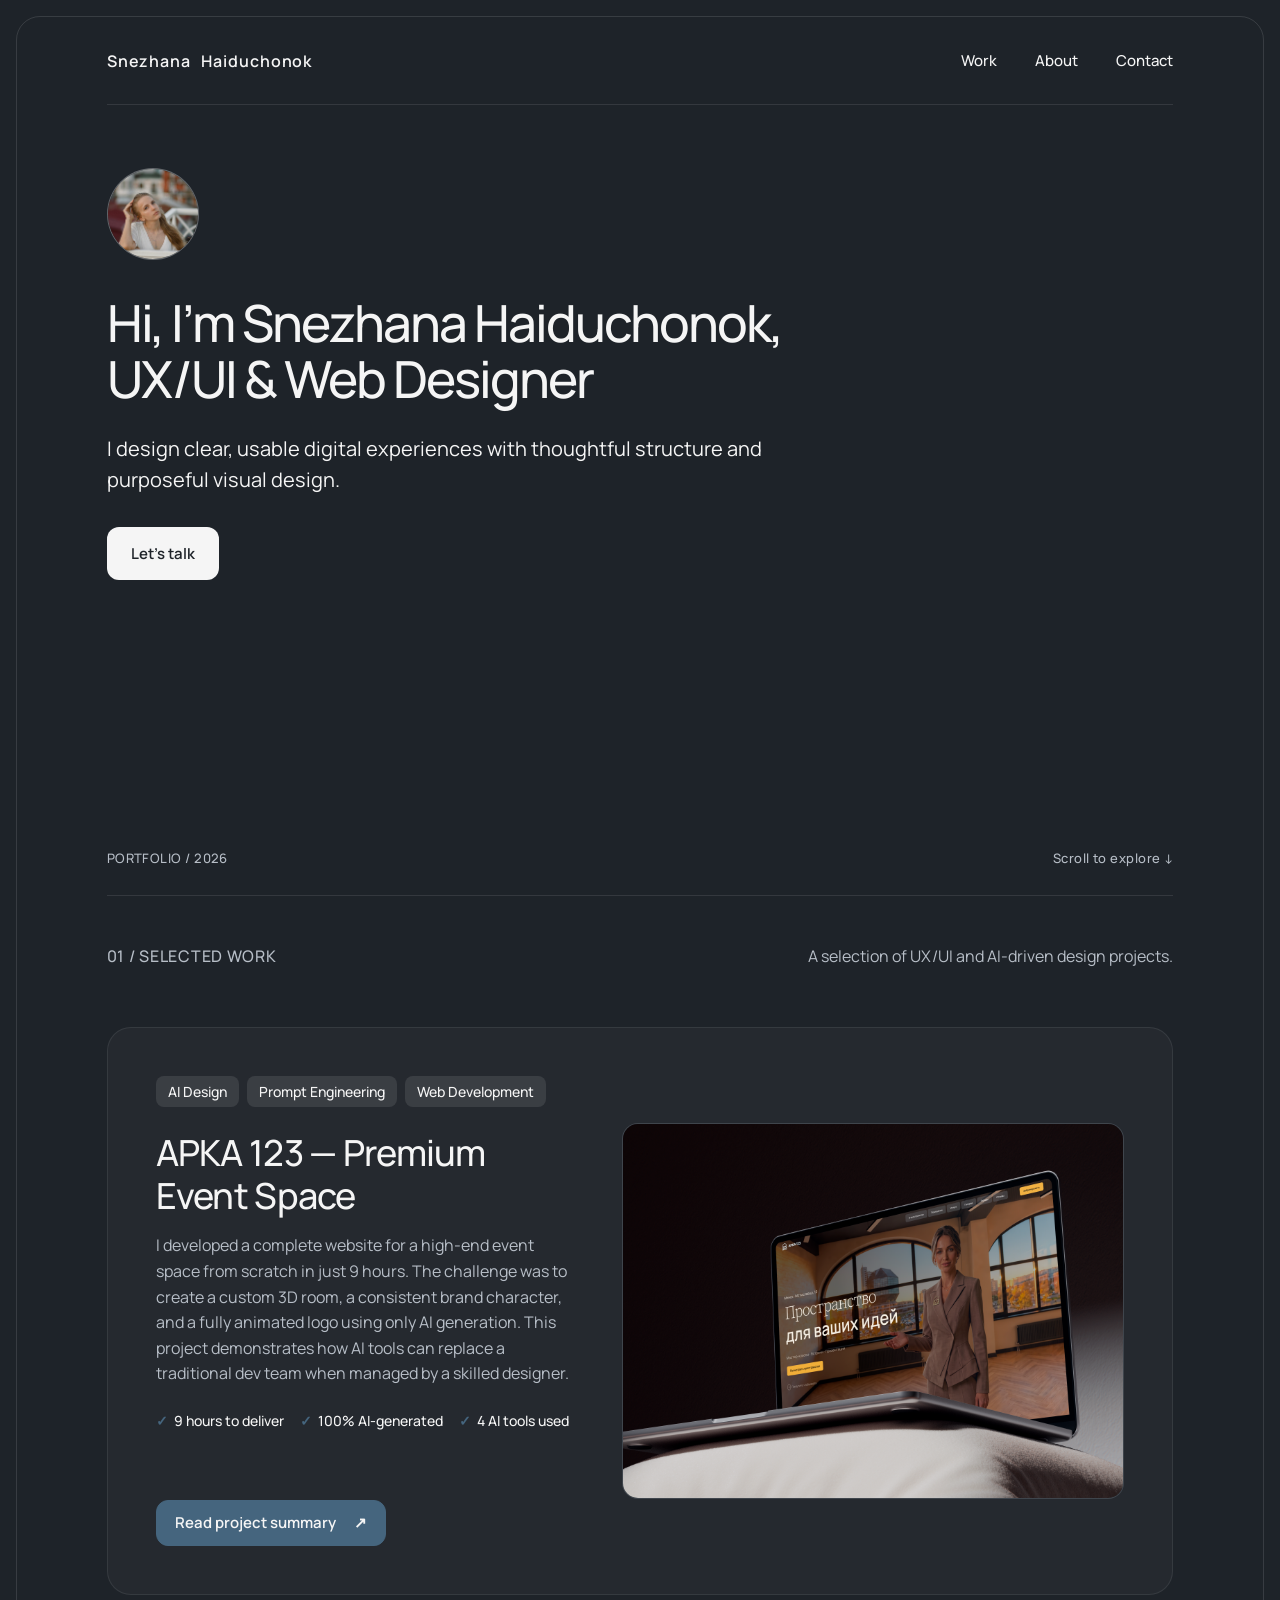
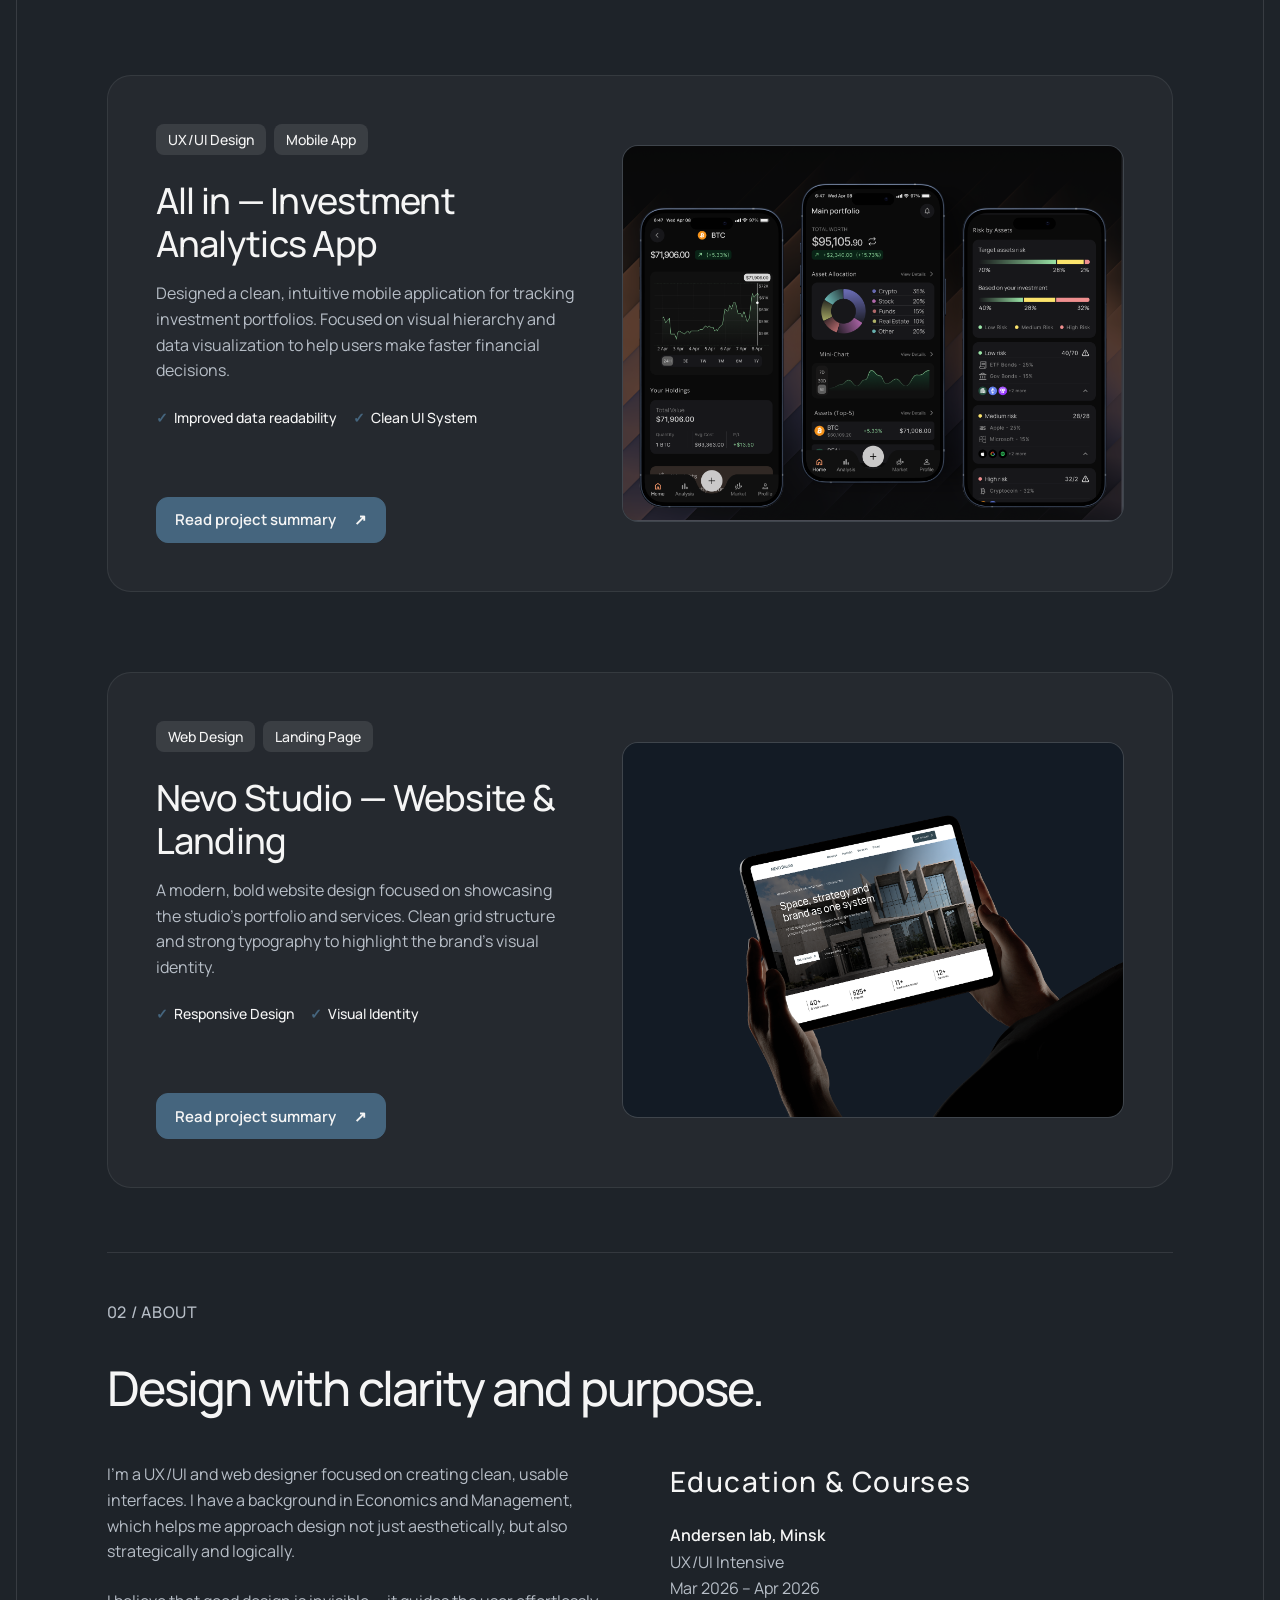
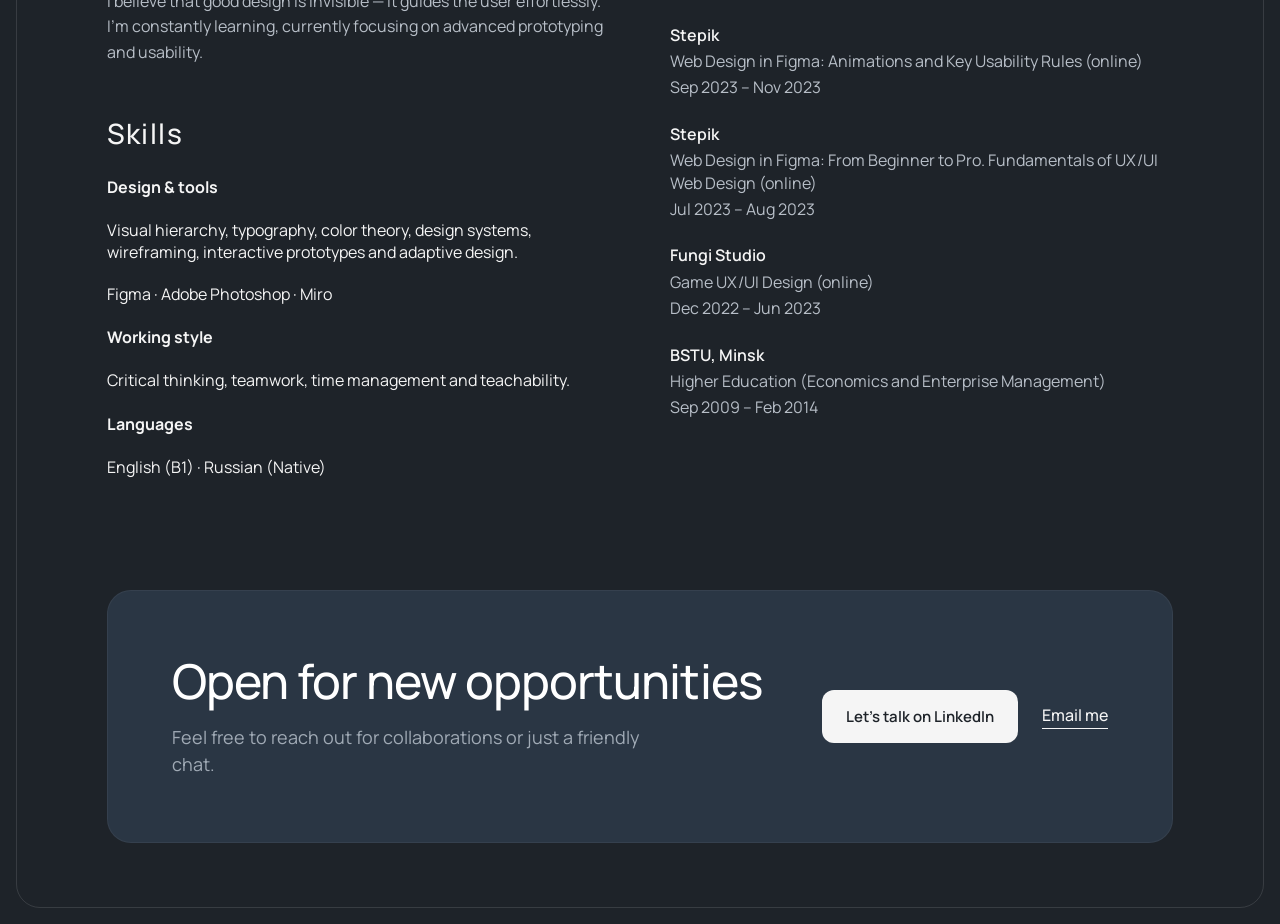
==== commit 697a51fa: "Hero section update" ====
--- a/index.html
+++ b/index.html
@@ -13,7 +13,7 @@
 <body>
   <div class="site-frame">
     <header class="header">
-      <a class="wordmark" href="#home" aria-label="Homepage">SNIAZHANA HAIDUCHONAK</a>
+      <a class="wordmark" href="#home" aria-label="Homepage">Snezhana Haiduchonok</a>
       <nav class="navigation" aria-label="Main navigation">
         <a href="#work">Work</a>
         <a href="#about">About</a>
@@ -25,11 +25,10 @@
       <!-- HERO -->
       <section class="hero" aria-labelledby="hero-title">
         <img class="portrait" src="images/avatar.jpeg" alt="Sniazhana Haiduchonak">
-        <p class="eyebrow">UX/UI &amp; WEB DESIGNER</p>
-        <h1 id="hero-title">Hi, I’m Sniazhana Haiduchonak,<br>UX/UI &amp; Web Designer</h1>
+       
+        <h1 id="hero-title">Hi, I’m Snezhana Haiduchonok,<br>UX/UI &amp; Web Designer</h1>
         <p class="intro">
-          I design thoughtful digital experiences, combining clear structure,
-          intuitive interactions and purposeful visual design.
+          I design clear, usable digital experiences with thoughtful structure and purposeful visual design.
         </p>
         <a class="button-cta" href="https://www.linkedin.com/in/haiduchonok-sniazhana-0785b830b" target="_blank" rel="noopener">
   Let's talk
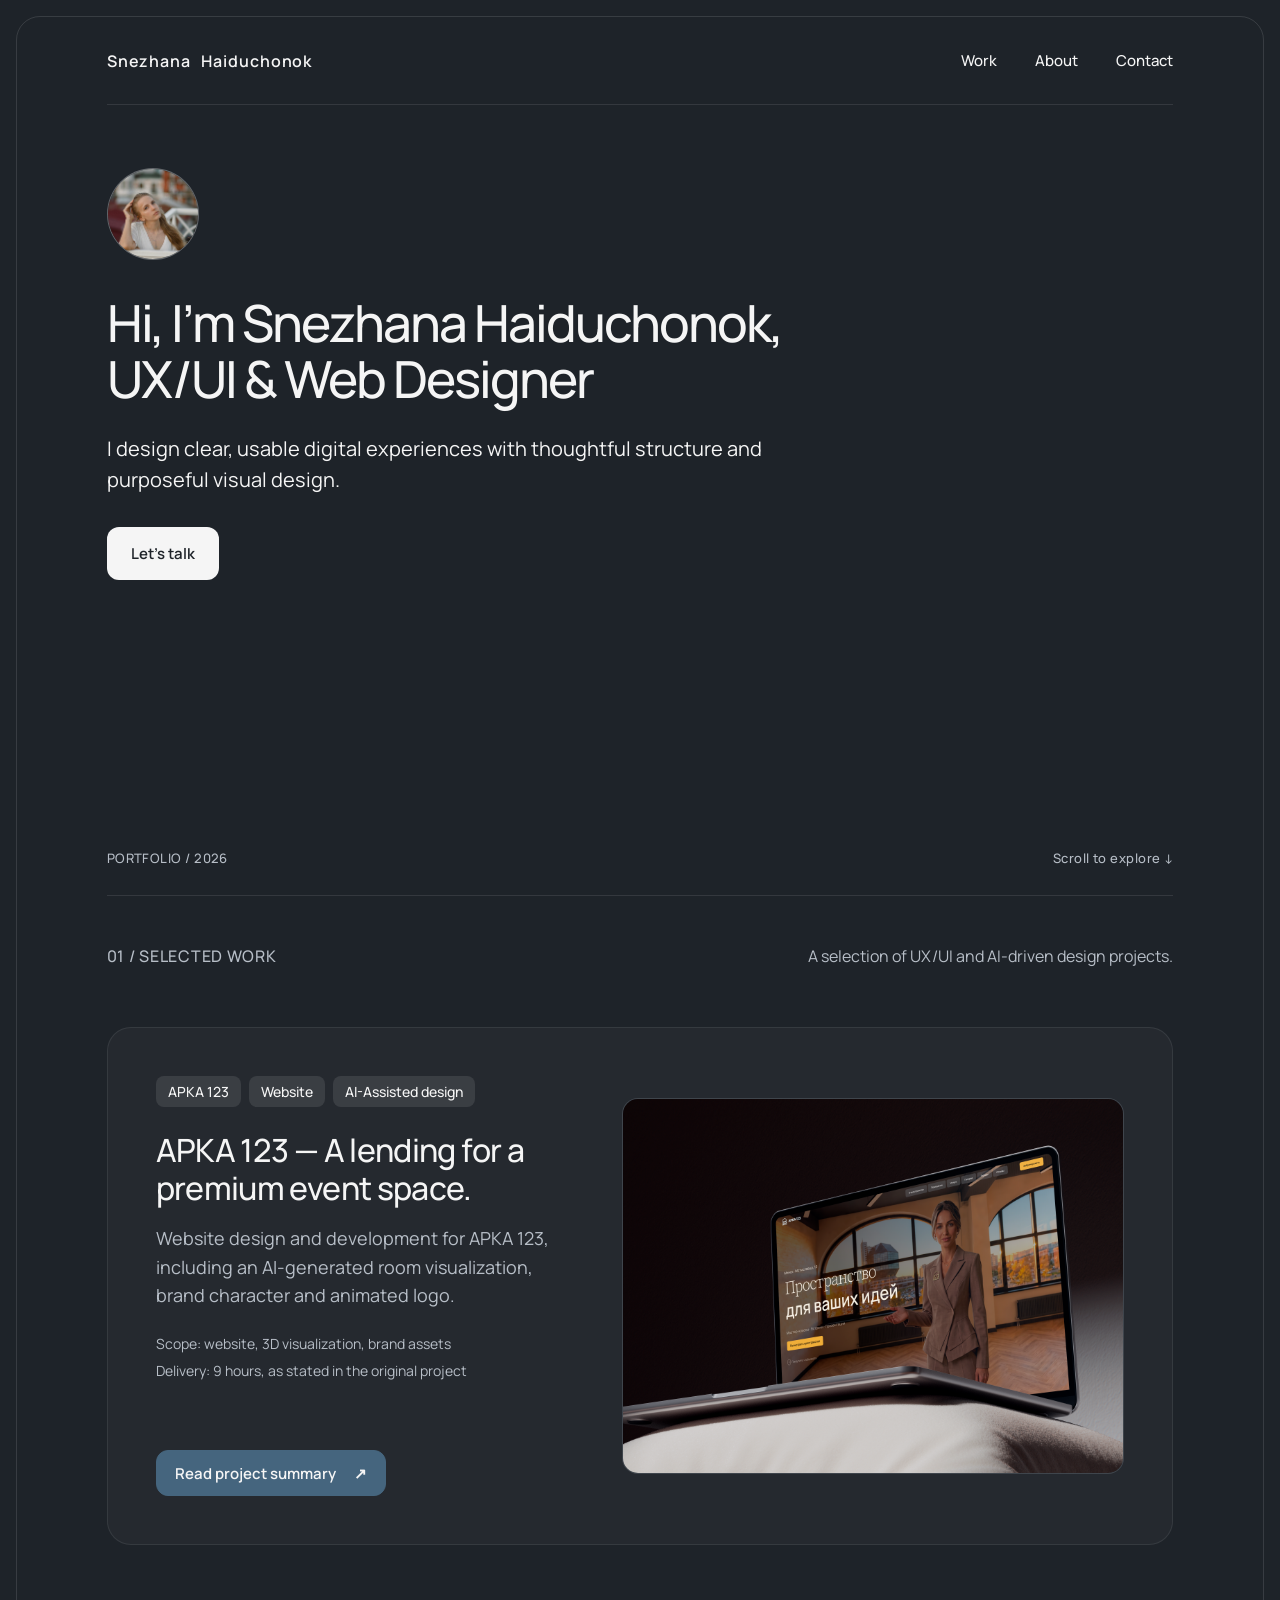
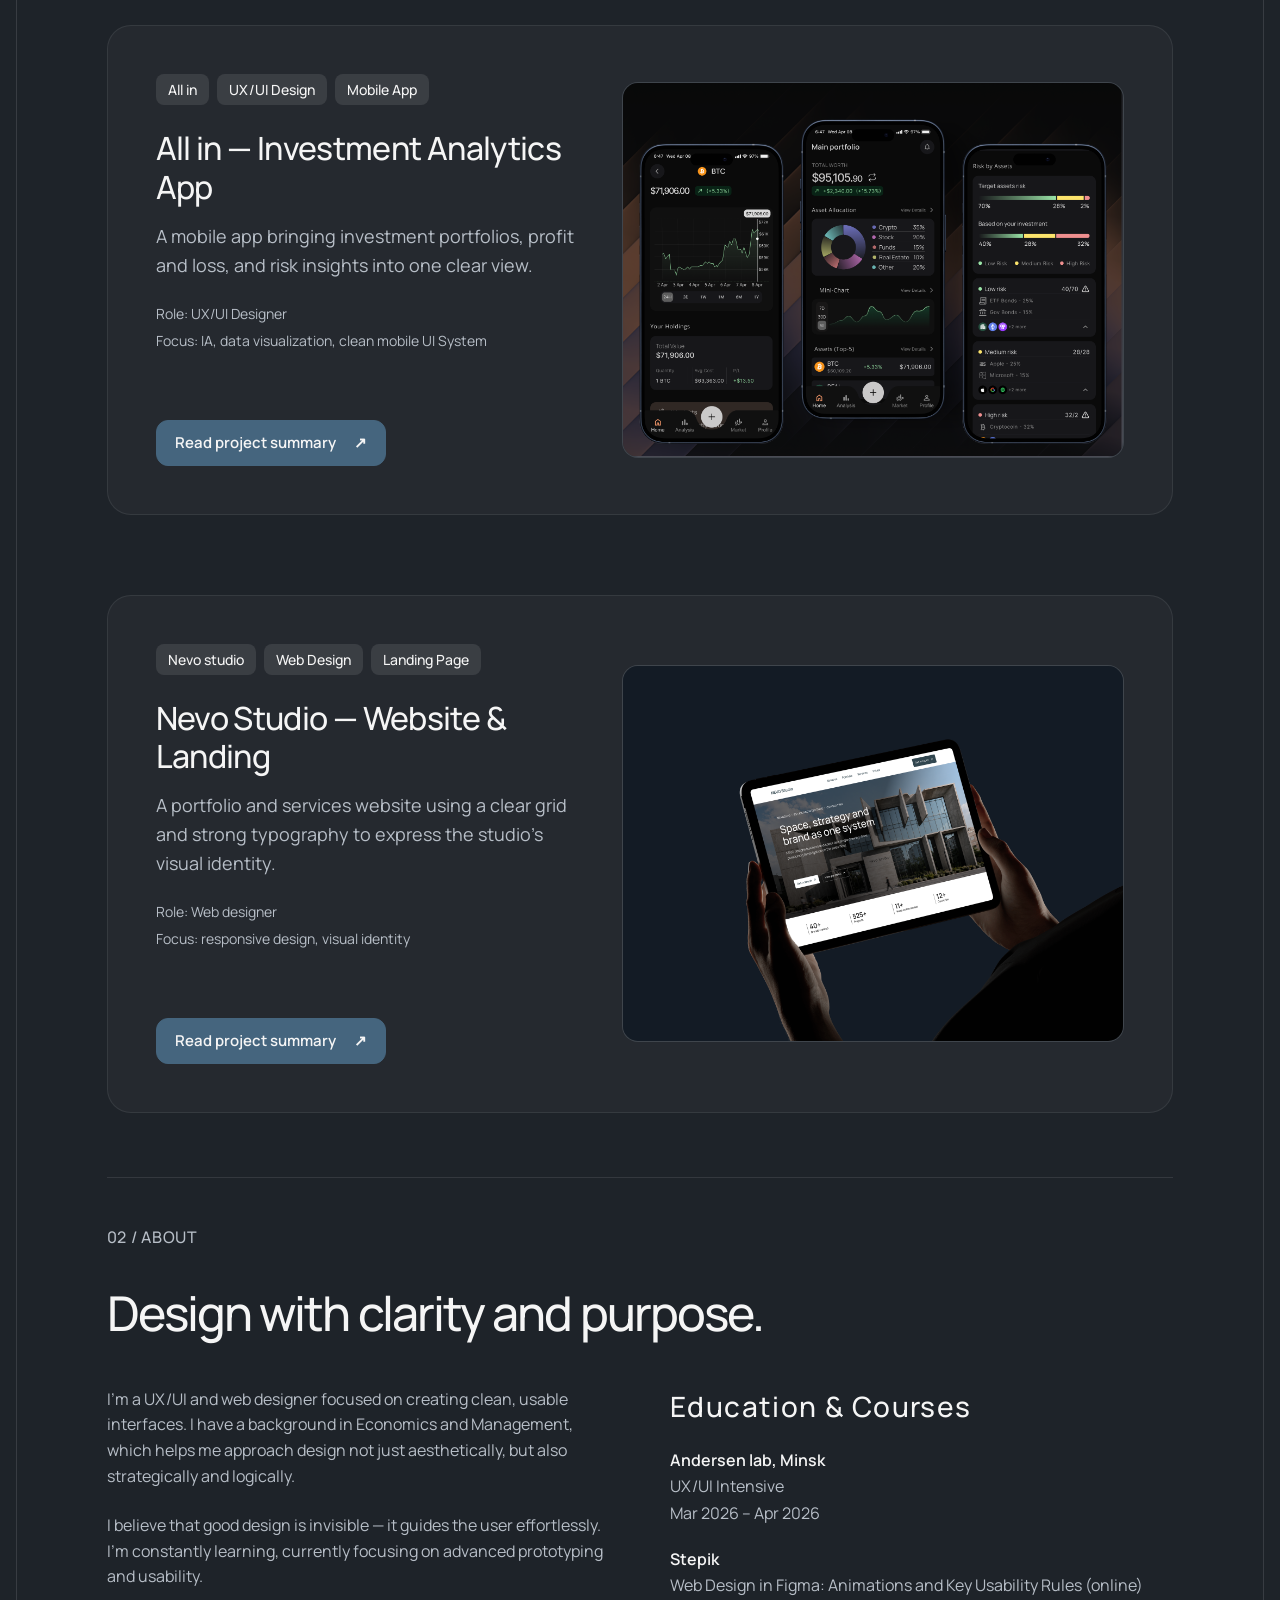
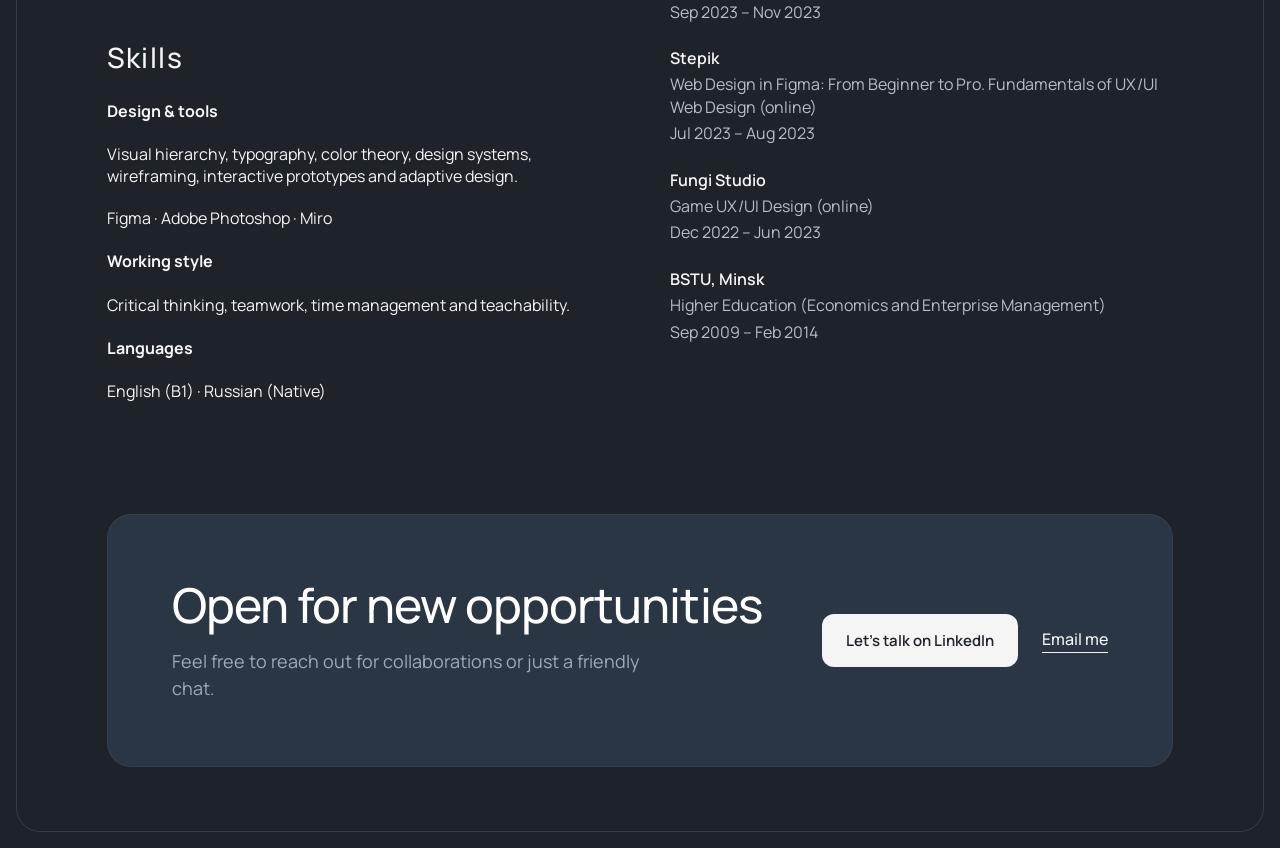
==== commit e333ecb0: "Update of typography of project's cards" ====
--- a/index.html
+++ b/index.html
@@ -53,21 +53,18 @@
           <article class="project-card-large">
             <div class="project-info">
               <div class="project-tags">
-                <span>AI Design</span>
-                <span>Prompt Engineering</span>
-                <span>Web Development</span>
-              </div>
-              <h2 class="project-heading">АРКА 123 — Premium Event Space</h2>
+                <span>APKA 123</span>
+                <span>Website</span>
+                <span>AI-Assisted design</span>
+              </div>
+              <h2 class="project-heading">АРКА 123 — A lending for
+a premium event space.</h2>
               <p class="project-summary">
-                I developed a complete website for a high-end event space from scratch in just 9 hours. 
-                The challenge was to create a custom 3D room, a consistent brand character, and a fully 
-                animated logo using only AI generation. This project demonstrates how AI tools can replace 
-                a traditional dev team when managed by a skilled designer.
+                Website design and development for АРКА 123, including an AI-generated room visualization, brand character and animated logo.
               </p>
               <div class="project-metrics">
-                <span>9 hours to deliver</span>
-                <span>100% AI-generated</span>
-                <span>4 AI tools used</span>
+                <span>Scope: website, 3D visualization, brand assets</span>
+                <span>Delivery: 9 hours, as stated in the original project</span>
               </div>
               <a class="button" href="arka-case.html">
                 Read project summary <span aria-hidden="true">↗</span>
@@ -82,17 +79,17 @@
           <article class="project-card-large">
             <div class="project-info">
               <div class="project-tags">
+                <span>All in</span>
                 <span>UX/UI Design</span>
                 <span>Mobile App</span>
               </div>
               <h2 class="project-heading">All in — Investment Analytics App</h2>
               <p class="project-summary">
-                Designed a clean, intuitive mobile application for tracking investment portfolios. 
-                Focused on visual hierarchy and data visualization to help users make faster financial decisions.
+                A mobile app bringing investment portfolios, profit and loss, and risk insights into one clear view.
               </p>
               <div class="project-metrics">
-                <span>Improved data readability</span>
-                <span>Clean UI System</span>
+                <span>Role: UX/UI Designer</span>
+                <span>Focus: IA, data visualization, clean mobile UI System</span>
               </div>
               <a class="button" href="allin-case.html">
                 Read project summary <span aria-hidden="true">↗</span>
@@ -107,17 +104,17 @@
           <article class="project-card-large">
             <div class="project-info">
               <div class="project-tags">
+                <span>Nevo studio</span>
                 <span>Web Design</span>
                 <span>Landing Page</span>
               </div>
               <h2 class="project-heading">Nevo Studio — Website & Landing</h2>
               <p class="project-summary">
-                A modern, bold website design focused on showcasing the studio's portfolio and services. 
-                Clean grid structure and strong typography to highlight the brand's visual identity.
+                A portfolio and services website using a clear grid and strong typography to express the studio’s visual identity.
               </p>
               <div class="project-metrics">
-                <span>Responsive Design</span>
-                <span>Visual Identity</span>
+                <span>Role: Web designer</span>
+                <span>Focus: responsive design, visual identity</span>
               </div>
               <a class="button" href="#">
                 Read project summary <span aria-hidden="true">↗</span>
--- a/style.css
+++ b/style.css
@@ -213,7 +213,7 @@
 
 .project-heading {
   margin: 0 0 16px;
-  font-size: clamp(24px, 3vw, 36px);
+  font-size: clamp(24px, 3vw, 32px);
   font-weight: 500;
   line-height: 1.2;
   letter-spacing: -.02em;
@@ -223,30 +223,29 @@
 .project-summary {
   margin: 0 0 24px;
   color: var(--secondary);
-  font-size: 16px;
+  font-size: 18px;
   line-height: 1.6;
 }
 
 .project-metrics {
   display: flex;
-  flex-wrap: wrap;
-  gap: 16px;
+  flex-direction: column; /* <--- Выстраиваем строго в колонку */
+  align-items: flex-start; /* Прижимаем к левому краю */
+  gap: 8px; /* Отступ между строчками (8px) */
   margin-bottom: 32px;
 }
 
 .project-metrics span {
   font-size: 14px;
-  font-weight: 500;
-  color: var(--primary);
+  font-weight: 400;
+  color: var(--secondary);
   display: flex;
   align-items: center;
   gap: 6px;
 }
 
 .project-metrics span::before {
-  content: '✓';
-  color: var(--accent);
-  font-weight: 700;
+ content: none; /* <--- Вот эта строка убирает иконку */
 }
 
 .project-visual {
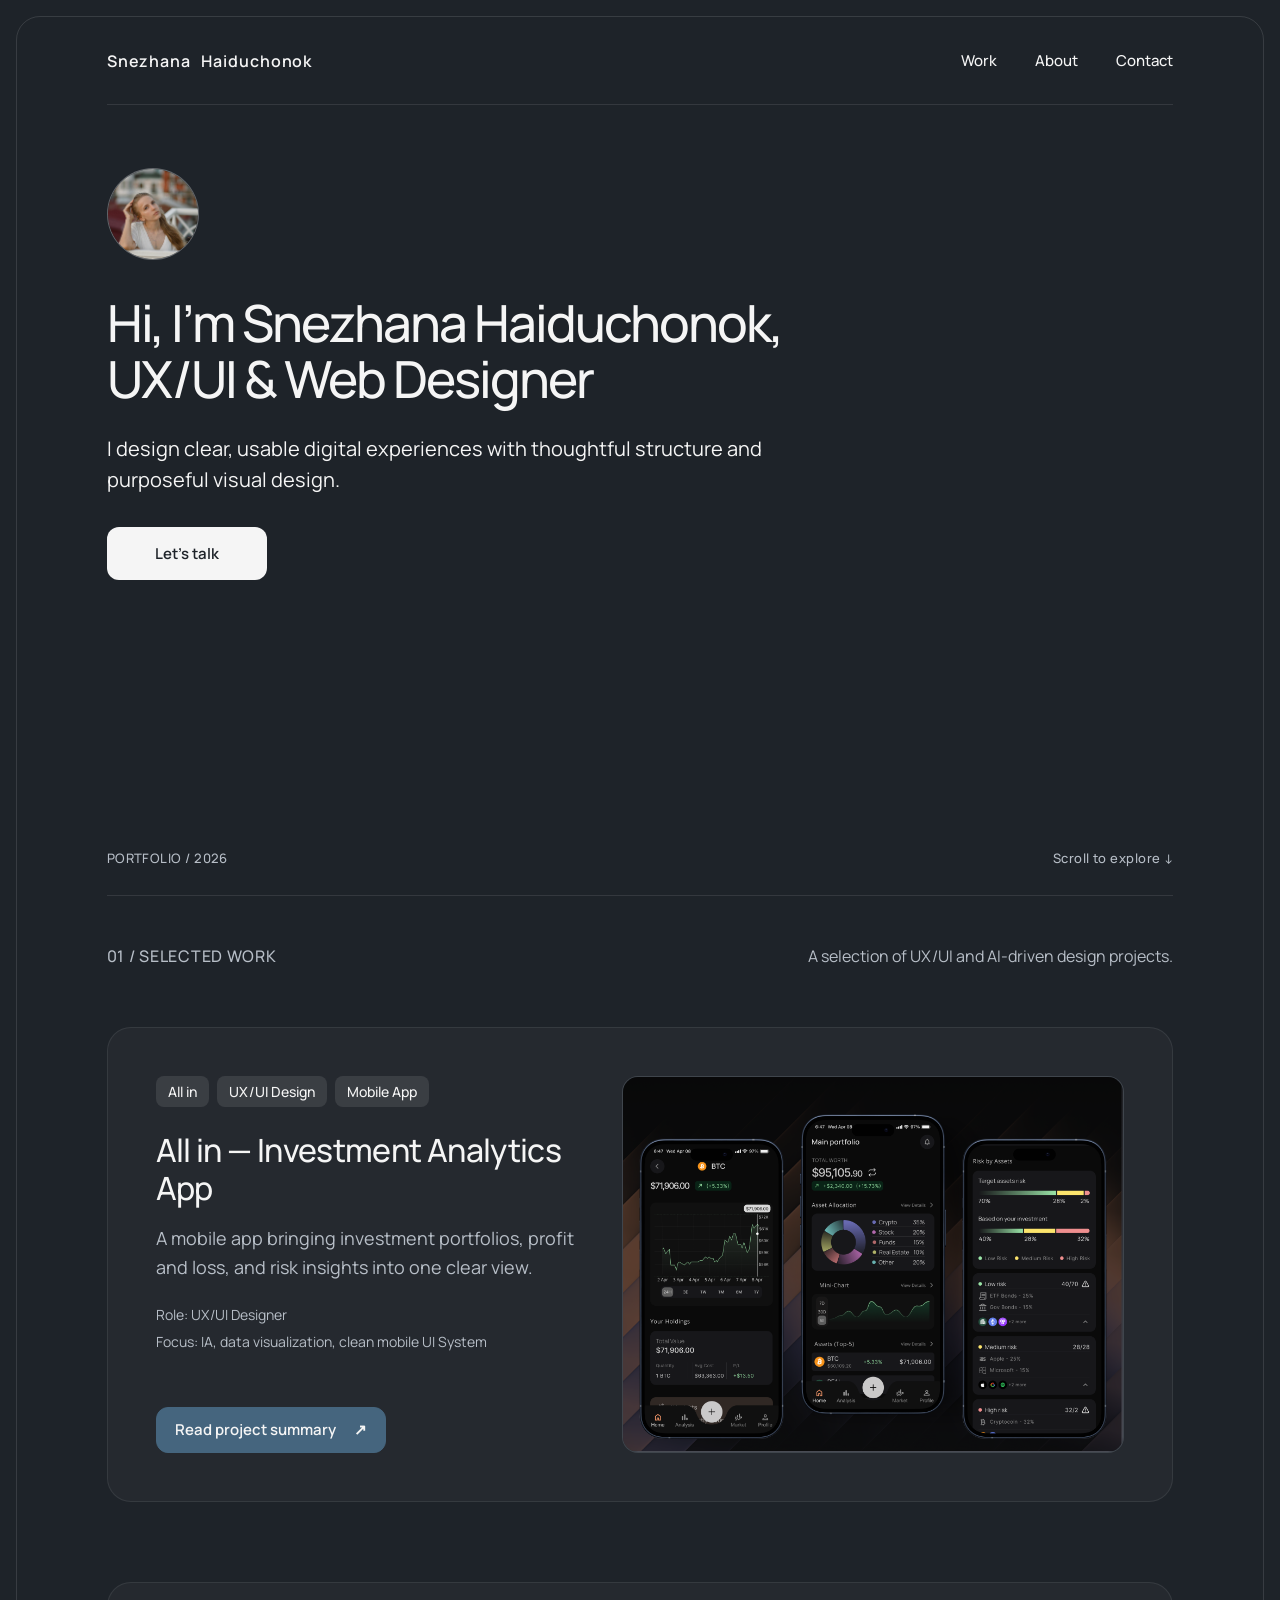
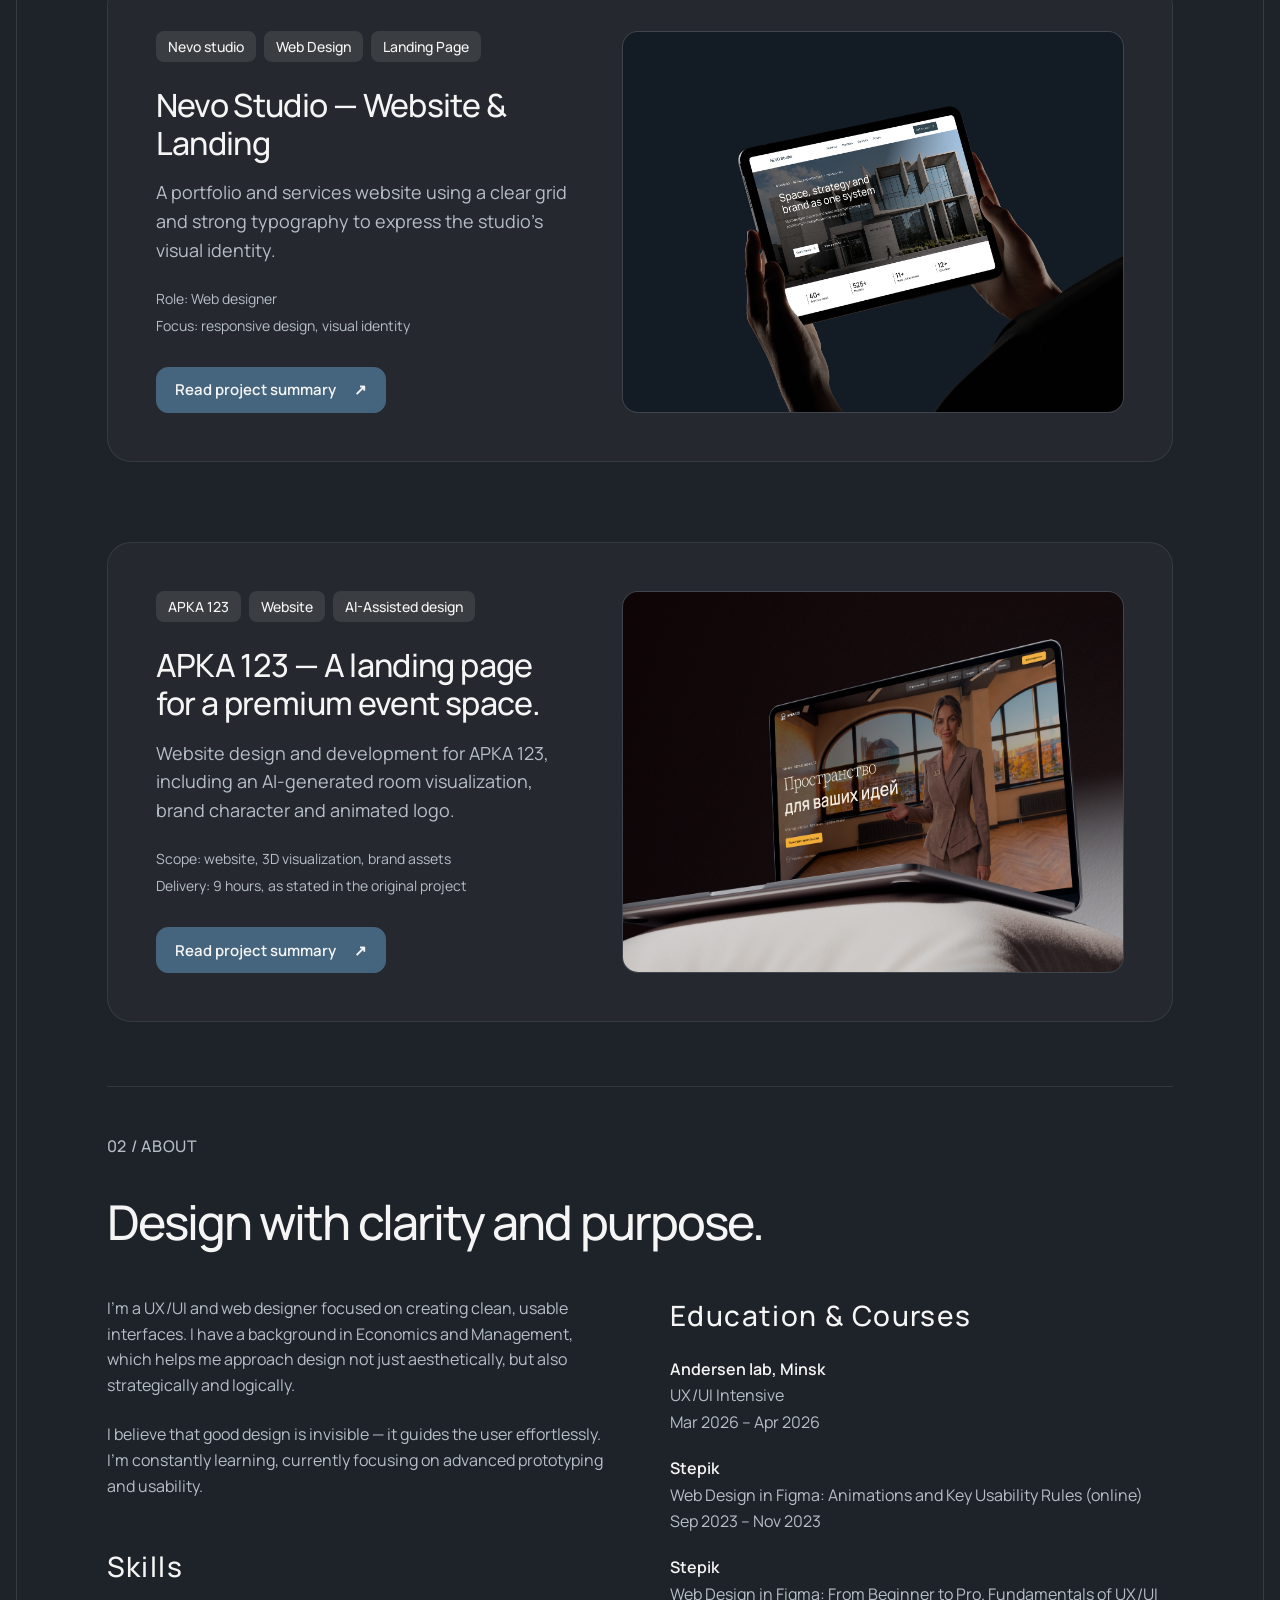
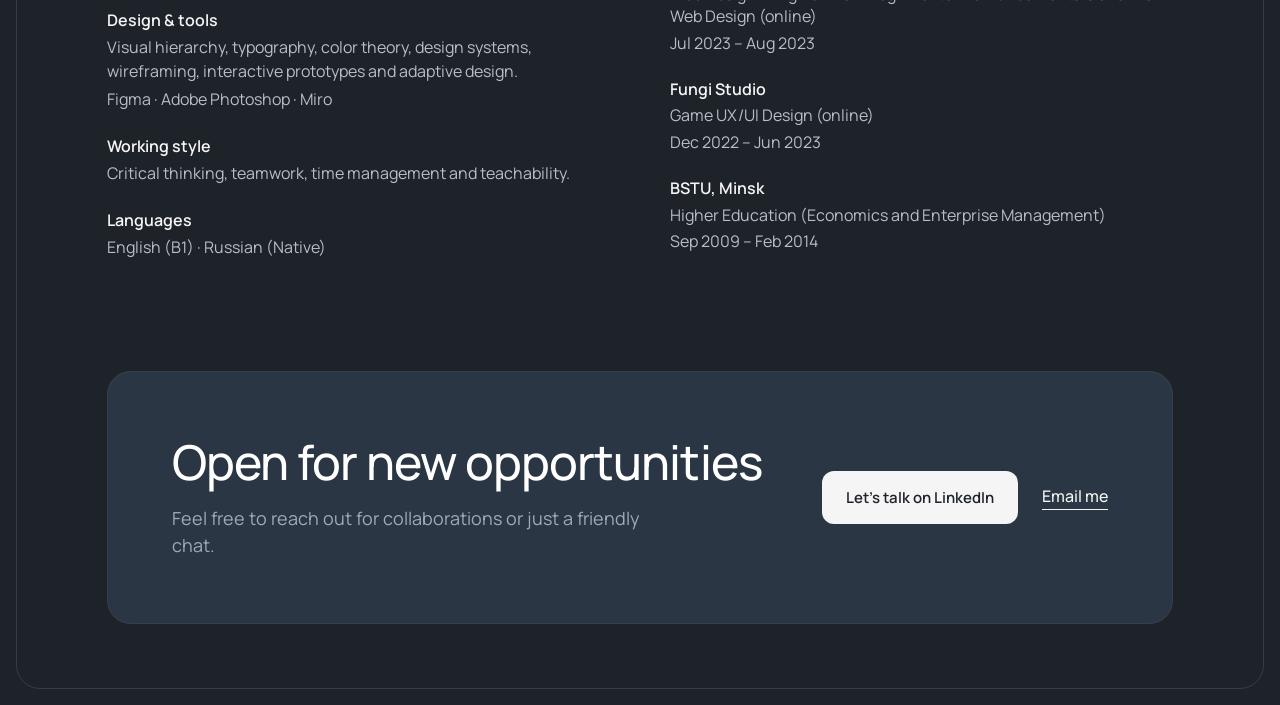
==== commit 3ef08385: "update CTA button on hero section" ====
--- a/index.html
+++ b/index.html
@@ -30,7 +30,8 @@
         <p class="intro">
           I design clear, usable digital experiences with thoughtful structure and purposeful visual design.
         </p>
-        <a class="button-cta" href="https://www.linkedin.com/in/haiduchonok-sniazhana-0785b830b" target="_blank" rel="noopener">
+     
+<a class="button-cta btn-hero-talk" href="https://www.linkedin.com/..." target="_blank" rel="noopener">
   Let's talk
 </a>
 
@@ -49,7 +50,58 @@
         
         <div class="work-grid">
           
-          <!-- Кейс 1: АРКА 123 -->
+         
+
+          <!-- Кейс 1: All in -->
+          <article class="project-card-large">
+            <div class="project-info">
+              <div class="project-tags">
+                <span>All in</span>
+                <span>UX/UI Design</span>
+                <span>Mobile App</span>
+              </div>
+              <h2 class="project-heading">All in — Investment Analytics App</h2>
+              <p class="project-summary">
+                A mobile app bringing investment portfolios, profit and loss, and risk insights into one clear view.
+              </p>
+              <div class="project-metrics">
+                <span>Role: UX/UI Designer</span>
+                <span>Focus: IA, data visualization, clean mobile UI System</span>
+              </div>
+              <a class="button" href="allin-case.html">
+                Read project summary <span aria-hidden="true">↗</span>
+              </a>
+            </div>
+            <div class="project-visual">
+              <img src="images/project-1.png" alt="All in App Preview">
+            </div>
+          </article>
+
+          <!-- Кейс 2: Nevo Studio -->
+          <article class="project-card-large">
+            <div class="project-info">
+              <div class="project-tags">
+                <span>Nevo studio</span>
+                <span>Web Design</span>
+                <span>Landing Page</span>
+              </div>
+              <h2 class="project-heading">Nevo Studio — Website & Landing</h2>
+              <p class="project-summary">
+                A portfolio and services website using a clear grid and strong typography to express the studio’s visual identity.
+              </p>
+              <div class="project-metrics">
+                <span>Role: Web designer</span>
+                <span>Focus: responsive design, visual identity</span>
+              </div>
+              <a class="button" href="#">
+                Read project summary <span aria-hidden="true">↗</span>
+              </a>
+            </div>
+            <div class="project-visual">
+              <img src="images/project-2.png" alt="Nevo Studio Preview">
+            </div>
+          </article>
+           <!-- Кейс 3: АРКА 123 -->
           <article class="project-card-large">
             <div class="project-info">
               <div class="project-tags">
@@ -57,7 +109,7 @@
                 <span>Website</span>
                 <span>AI-Assisted design</span>
               </div>
-              <h2 class="project-heading">АРКА 123 — A lending for
+              <h2 class="project-heading">АРКА 123 — A landing page for
 a premium event space.</h2>
               <p class="project-summary">
                 Website design and development for АРКА 123, including an AI-generated room visualization, brand character and animated logo.
@@ -72,56 +124,6 @@
             </div>
             <div class="project-visual">
               <img src="images/project-arka.png" alt="АРКА 123 Website Preview">
-            </div>
-          </article>
-
-          <!-- Кейс 2: All in -->
-          <article class="project-card-large">
-            <div class="project-info">
-              <div class="project-tags">
-                <span>All in</span>
-                <span>UX/UI Design</span>
-                <span>Mobile App</span>
-              </div>
-              <h2 class="project-heading">All in — Investment Analytics App</h2>
-              <p class="project-summary">
-                A mobile app bringing investment portfolios, profit and loss, and risk insights into one clear view.
-              </p>
-              <div class="project-metrics">
-                <span>Role: UX/UI Designer</span>
-                <span>Focus: IA, data visualization, clean mobile UI System</span>
-              </div>
-              <a class="button" href="allin-case.html">
-                Read project summary <span aria-hidden="true">↗</span>
-              </a>
-            </div>
-            <div class="project-visual">
-              <img src="images/project-1.png" alt="All in App Preview">
-            </div>
-          </article>
-
-          <!-- Кейс 3: Nevo Studio -->
-          <article class="project-card-large">
-            <div class="project-info">
-              <div class="project-tags">
-                <span>Nevo studio</span>
-                <span>Web Design</span>
-                <span>Landing Page</span>
-              </div>
-              <h2 class="project-heading">Nevo Studio — Website & Landing</h2>
-              <p class="project-summary">
-                A portfolio and services website using a clear grid and strong typography to express the studio’s visual identity.
-              </p>
-              <div class="project-metrics">
-                <span>Role: Web designer</span>
-                <span>Focus: responsive design, visual identity</span>
-              </div>
-              <a class="button" href="#">
-                Read project summary <span aria-hidden="true">↗</span>
-              </a>
-            </div>
-            <div class="project-visual">
-              <img src="images/project-2.png" alt="Nevo Studio Preview">
             </div>
           </article>
 
--- a/style.css
+++ b/style.css
@@ -177,7 +177,7 @@
   display: grid;
   grid-template-columns: 1fr 1.2fr;
   gap: 48px;
-  align-items: center;
+  align-items: stretch;
   background: rgb(245 245 245 / 3%);
   border-radius: 24px;
   padding: 48px;
@@ -193,6 +193,7 @@
   display: flex;
   flex-direction: column;
   align-items: flex-start;
+  height: 100%;
 }
 
 .project-tags {
@@ -229,9 +230,9 @@
 
 .project-metrics {
   display: flex;
-  flex-direction: column; /* <--- Выстраиваем строго в колонку */
-  align-items: flex-start; /* Прижимаем к левому краю */
-  gap: 8px; /* Отступ между строчками (8px) */
+  flex-direction: column; 
+  align-items: flex-start; 
+  gap: 8px; 
   margin-bottom: 32px;
 }
 
@@ -245,7 +246,7 @@
 }
 
 .project-metrics span::before {
- content: none; /* <--- Вот эта строка убирает иконку */
+ content: none; 
 }
 
 .project-visual {
@@ -286,13 +287,7 @@
   min-width: 0;
 }
 
-.about-text p {
-  margin-bottom: 20px;
-}
-
-.about-text p:last-child {
-  margin-bottom: 0;
-}
+
 
 .detail-group {
   margin-bottom: 40px;
@@ -616,4 +611,58 @@
   color: var(--secondary); /* Такой же цвет, как у .edu-course */
   line-height: 1.4;
   /* Убрали opacity: 0.7, чтобы цвет был насыщенным */
+}
+/* Прижимаем кнопку в карточке кейса к нижнему краю */
+.project-card-large .button {
+  margin-top: auto;
+}
+/* =========================================
+   РЕВЕРС КАРТОЧЕК (ЗИГЗАГ)
+   ========================================= */
+
+/* Если у карточки есть класс .reverse, меняем колонки местами */
+.project-card-large.reverse .project-visual {
+  order: -1; /* Ставит картинку на первое место (влево) */
+}
+
+/* На мобильных устройствах отменяем реверс, чтобы картинка всегда была сверху */
+@media (max-width: 900px) {
+  .project-card-large.reverse .project-visual {
+    order: 0; 
+  }
+}
+/* Контейнер для списка навыков (расстояние между блоками) */
+.skills-list {
+  display: flex;
+  flex-direction: column;
+  gap: 24px; /* 24px между Design & tools, Working style и Languages */
+}
+
+/* Один блок навыка */
+.skill-item {
+  display: flex;
+  flex-direction: column;
+  gap: 4px; /* 4px между заголовком и текстом */
+}
+
+/* Заголовок навыка (Design & tools) */
+.skill-name {
+  font-size: 16px;
+  font-weight: 600;
+  color: var(--primary);
+  margin: 0; /* Жестко убираем отступы по умолчанию у h4 */
+}
+
+/* Текст описания навыка */
+.skill-desc {
+  font-size: 16px;
+  font-weight: 400;
+  color: var(--secondary);
+  line-height: 1.5;
+  margin: 0; /* Жестко убираем отступы по умолчанию у p */
+}
+/* Увеличиваем отступы ТОЛЬКО у кнопки Let's talk на главном экране */
+.btn-hero-talk {
+  padding-left: 48px;
+  padding-right: 48px;
 }
